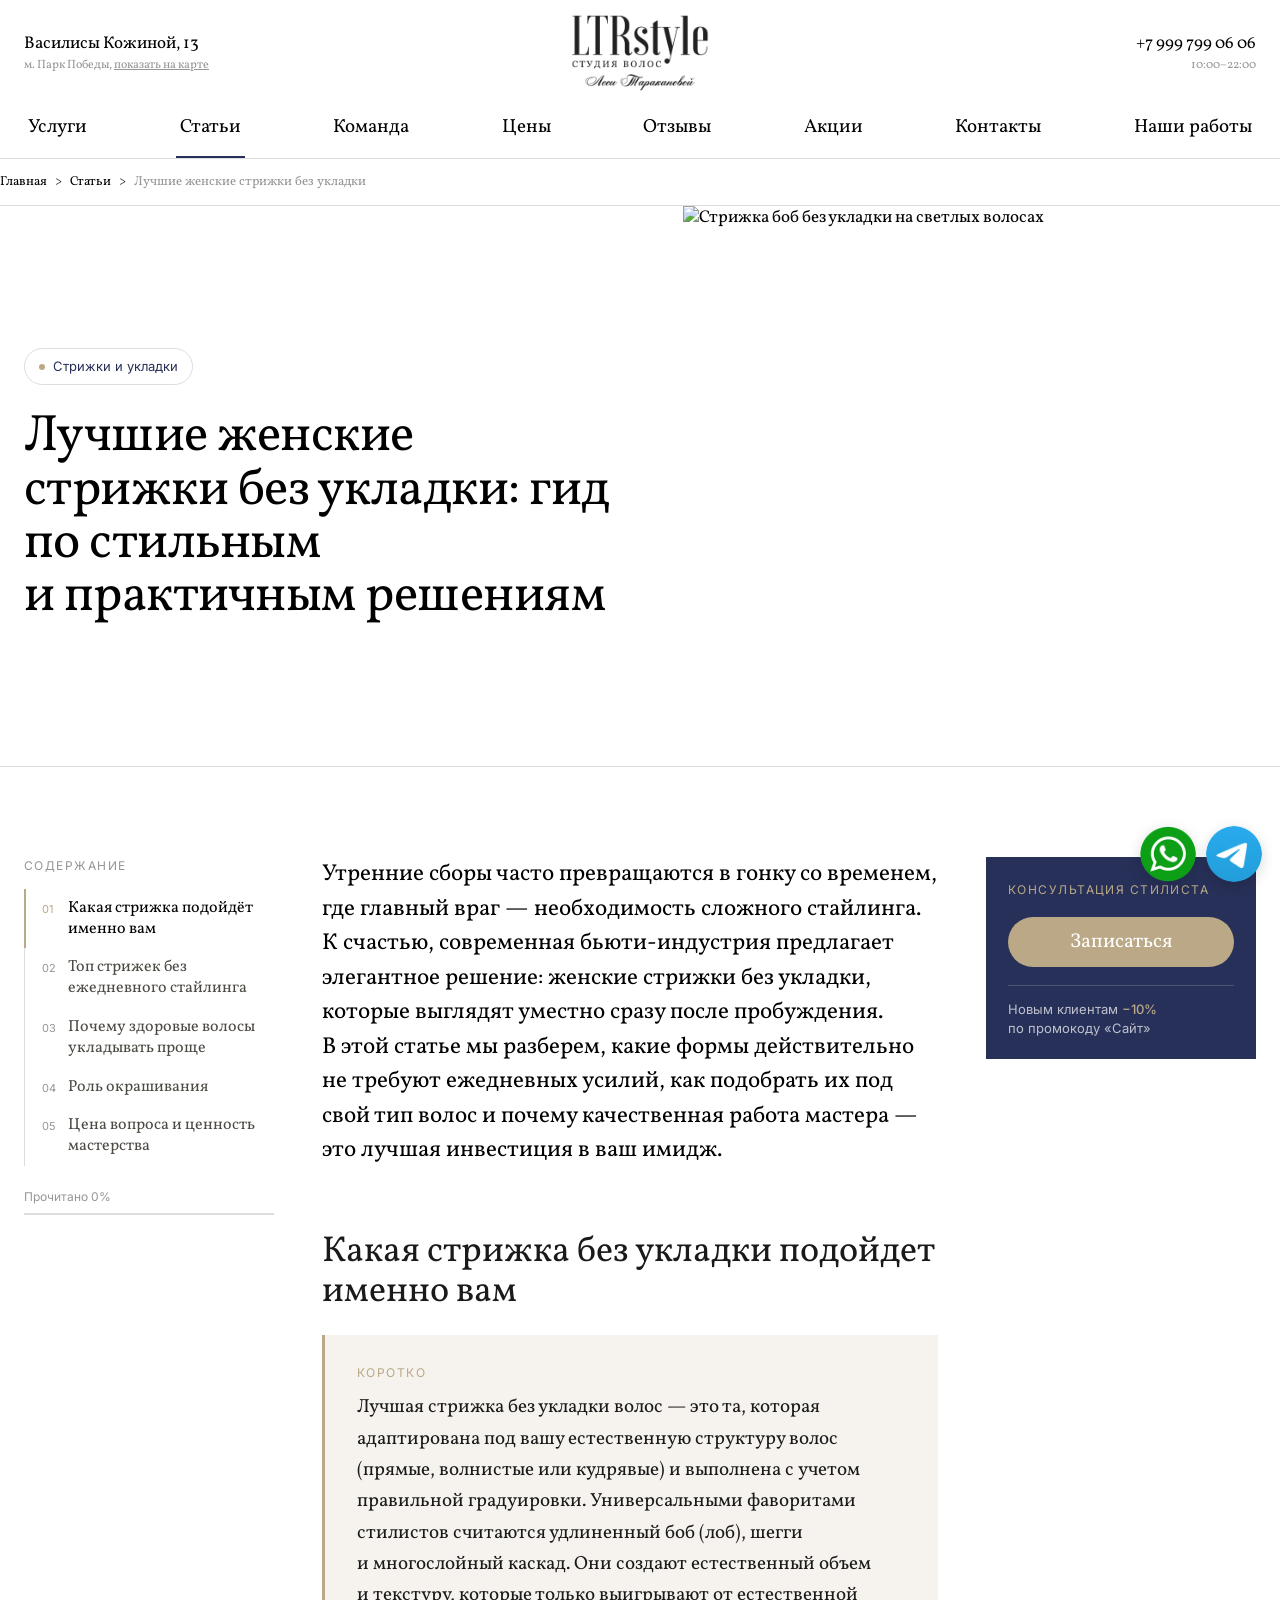
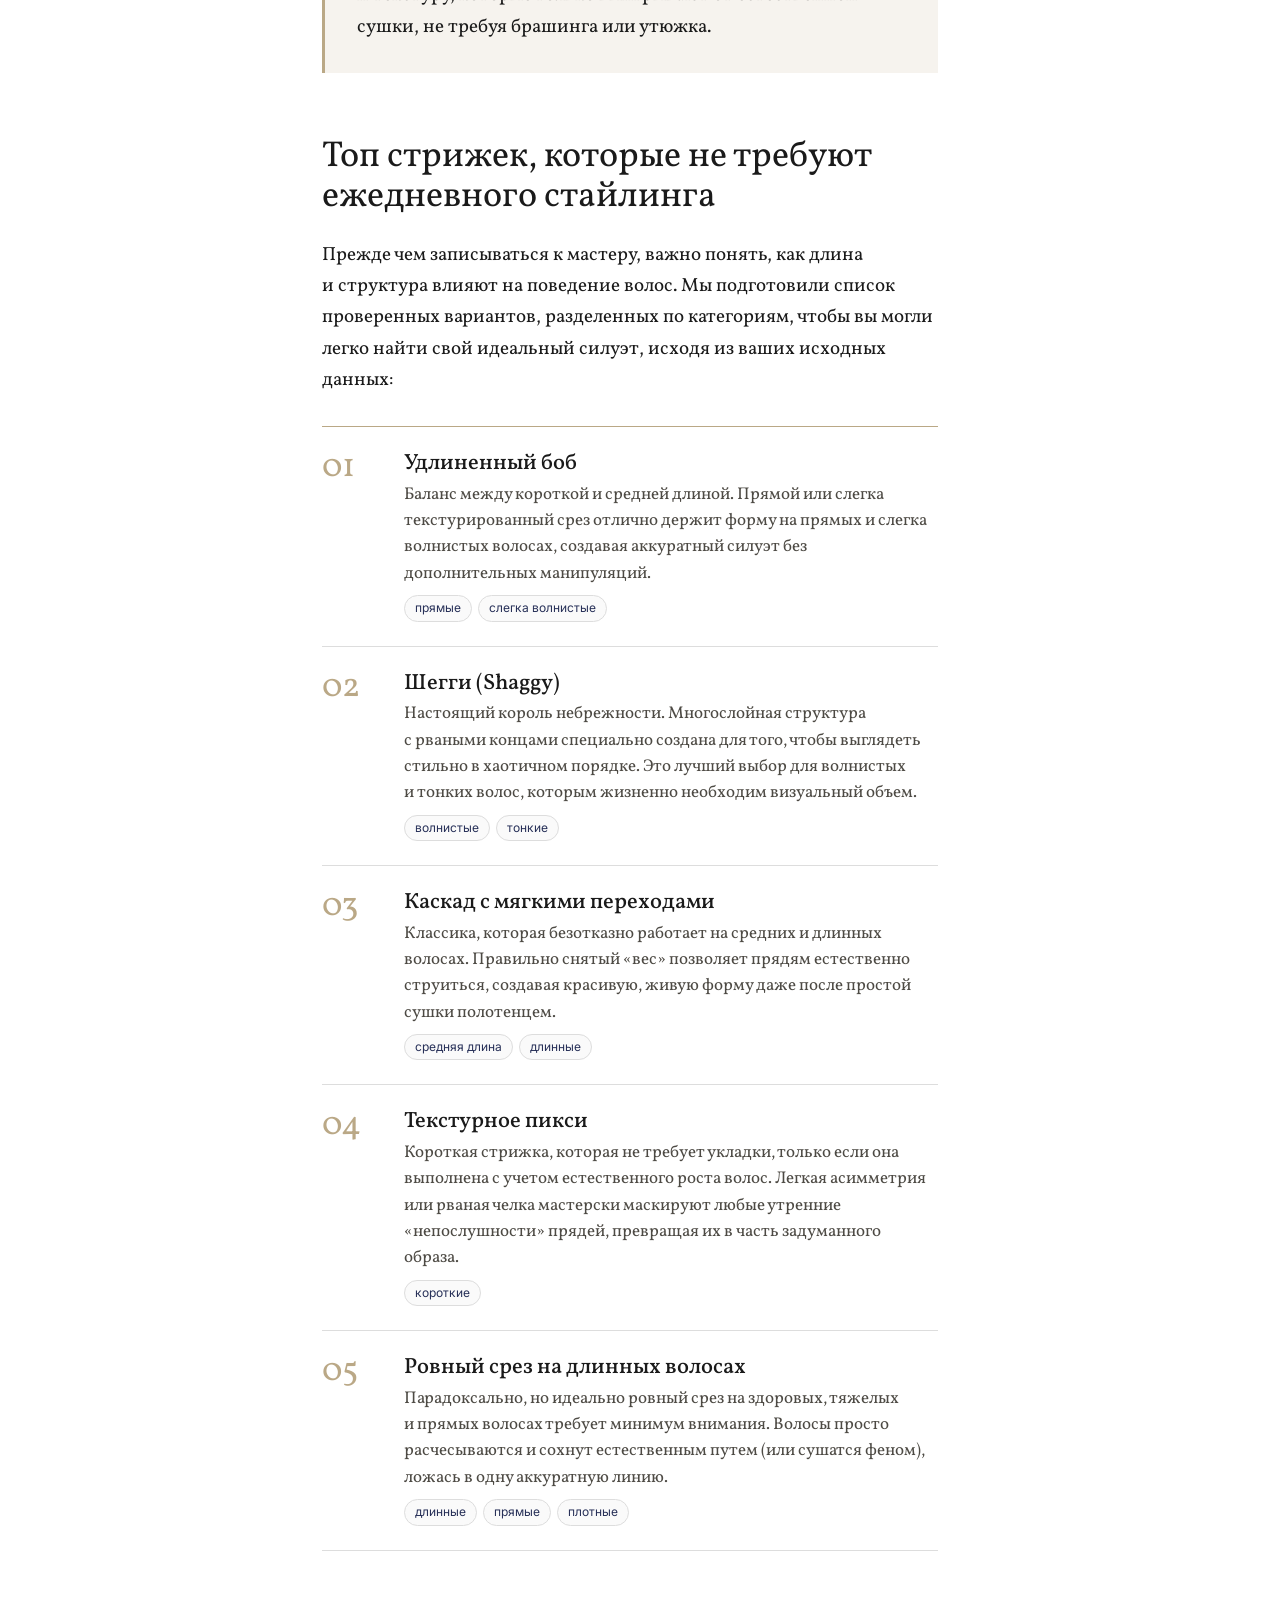
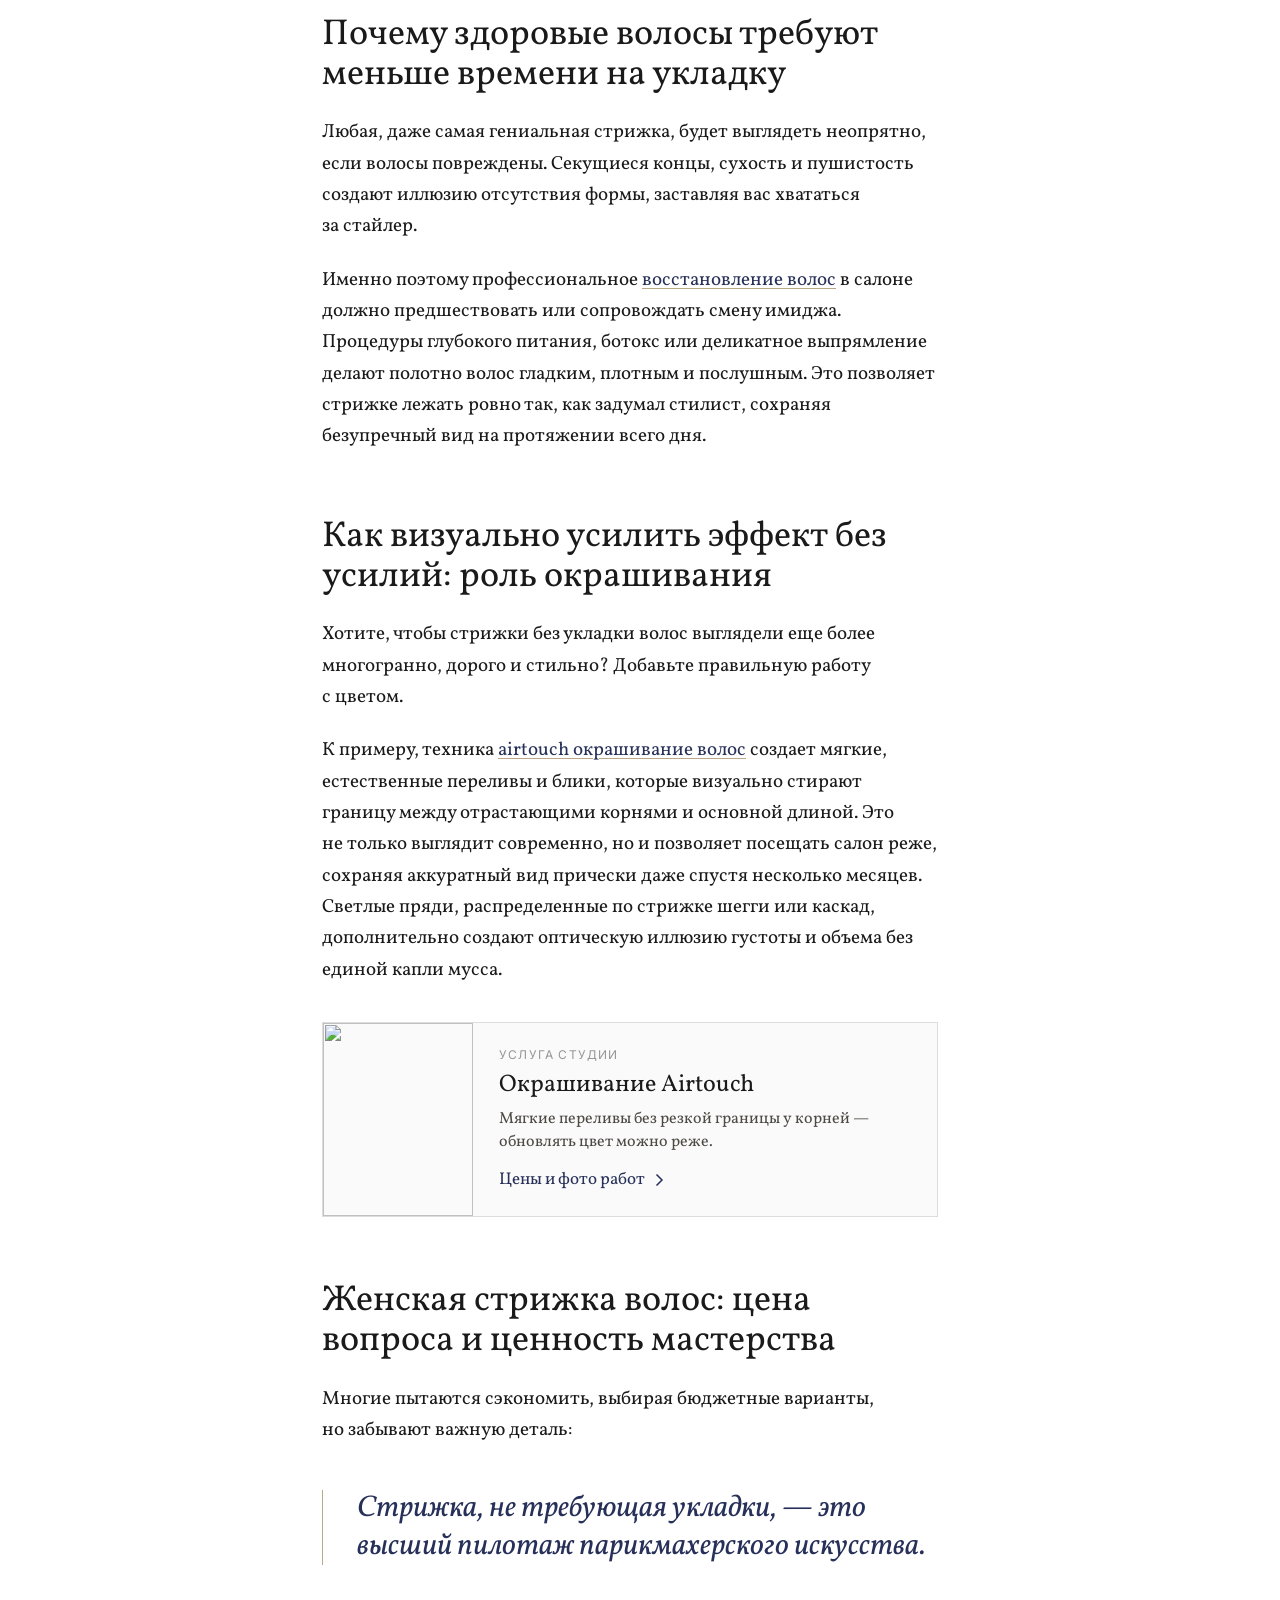
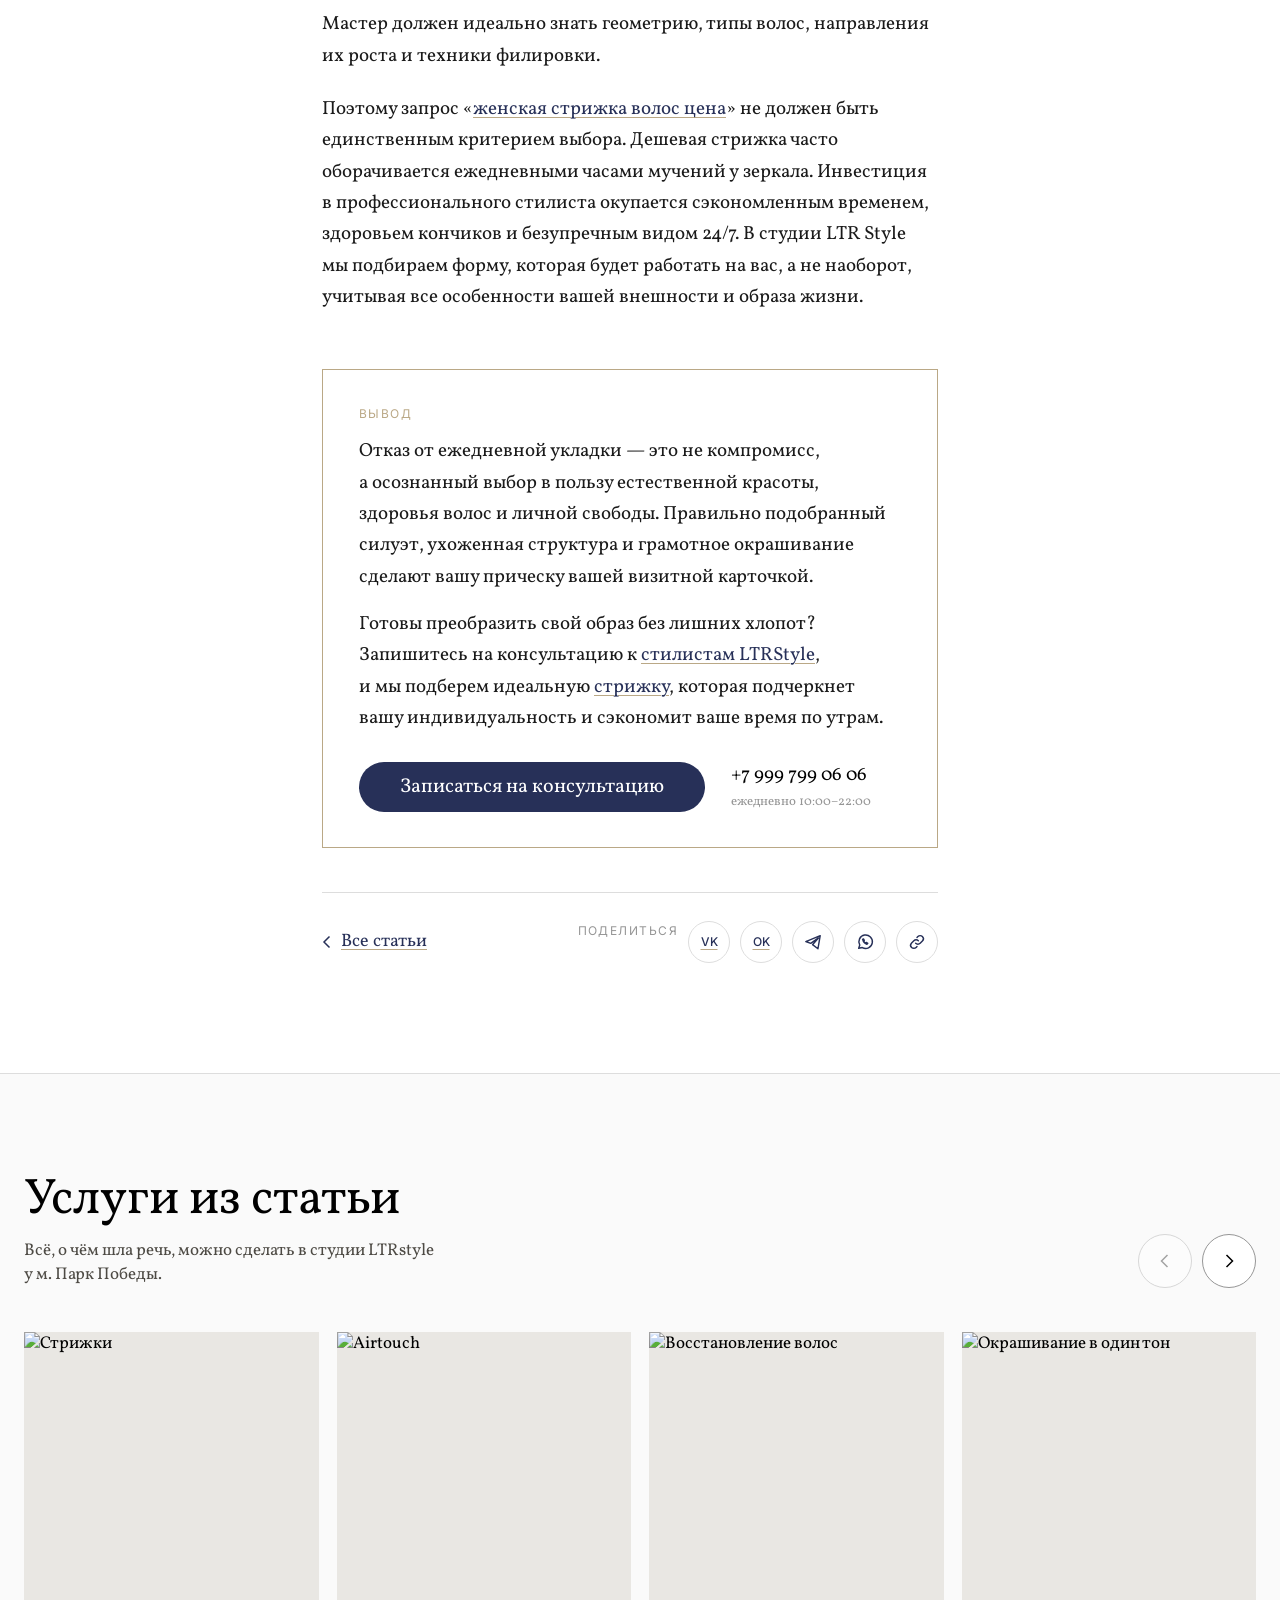
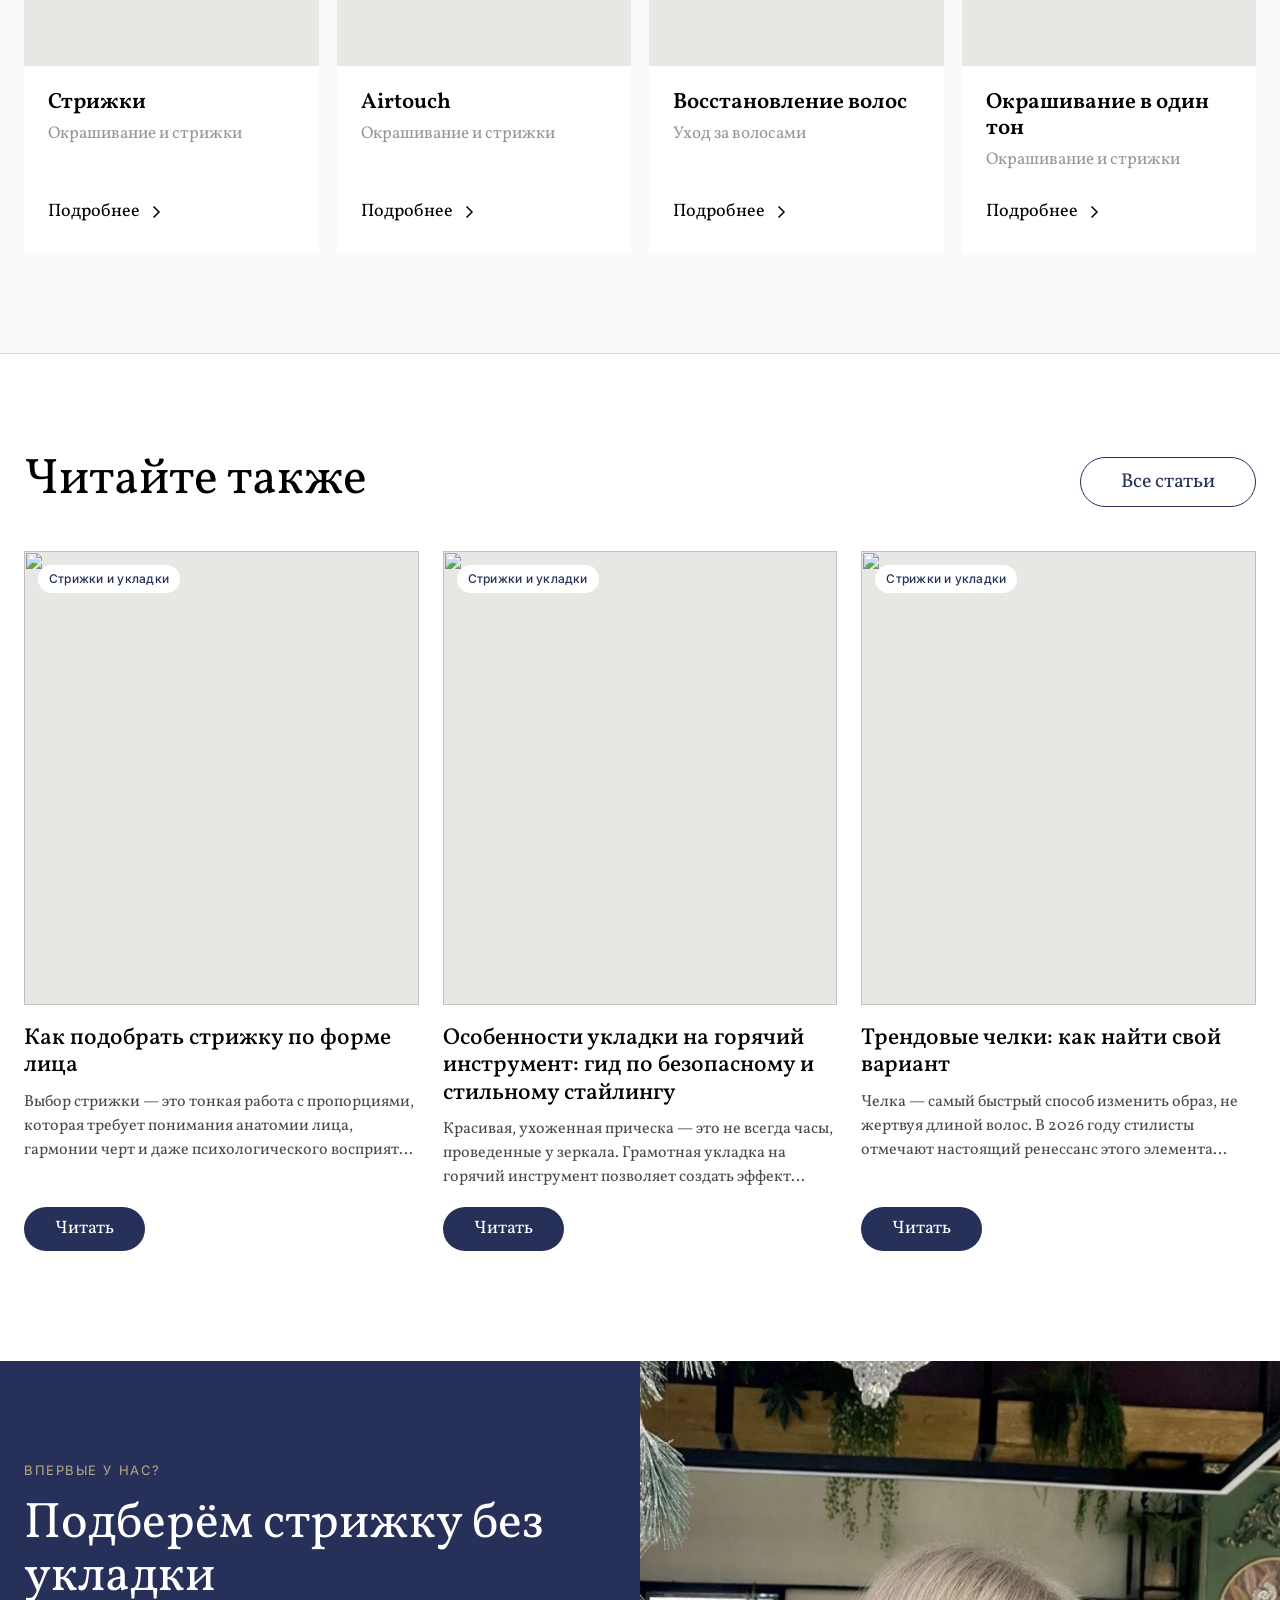
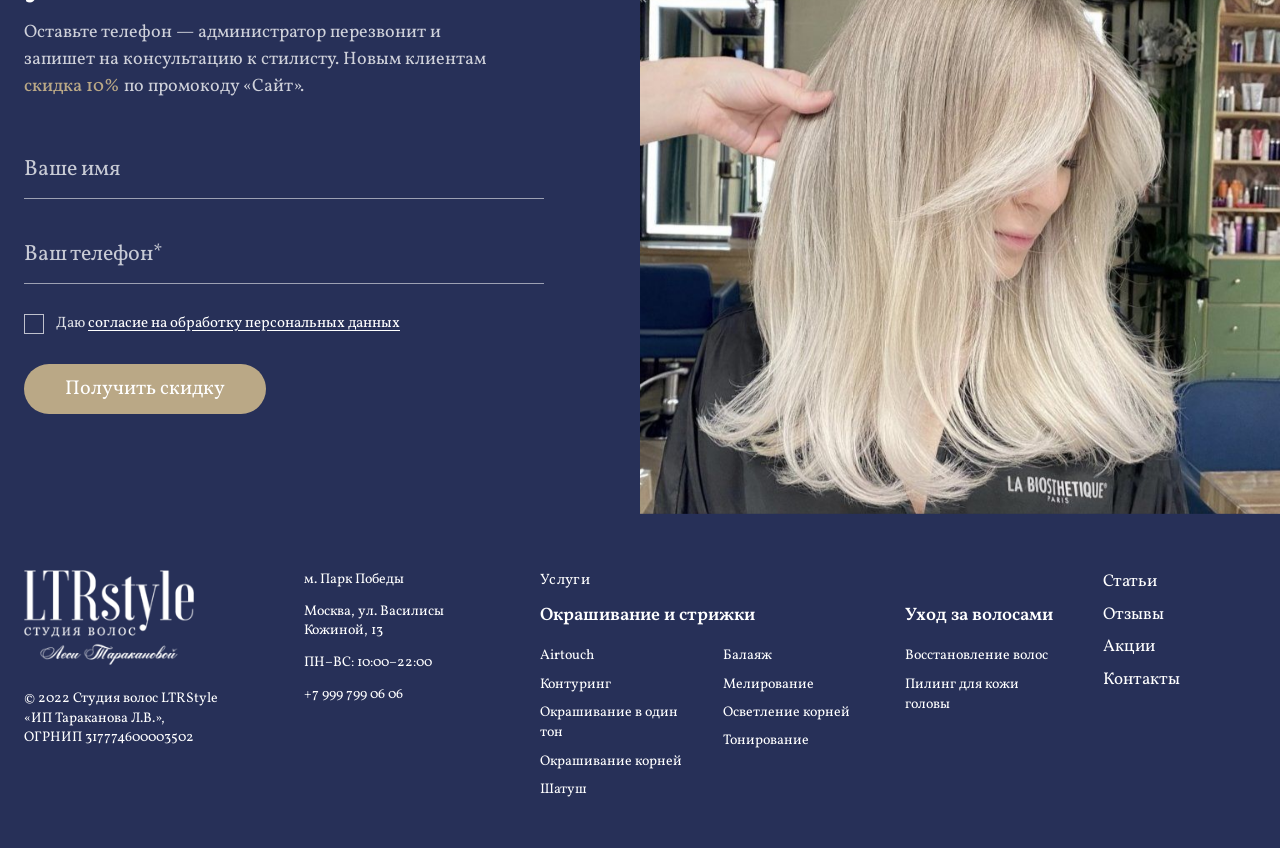
==== article.html @ b6448847 "Страницы «Статьи» и статьи для ltrstyle.ru index.html — список статей с фильтрами по темам, поиском " ====
<!DOCTYPE html>
<html lang="ru">
<head>
<meta charset="utf-8">
<meta name="viewport" content="width=device-width, initial-scale=1, viewport-fit=cover">
<title>Стрижки без укладки для женщин топ вариантов от стилистов</title>
<meta name="description" content="Какие женские стрижки не требуют укладки: удлинённый боб, шегги, каскад, текстурное пикси и ровный срез. Как подобрать форму под тип волос — советы стилистов LTRstyle.">
<link rel="canonical" href="https://ltrstyle.ru/articles/luchshie-zhenskie-strizhki-bez-ukladki-gid-po-stilnym-i-praktichnym-resheniyam/">
<meta property="og:type" content="article">
<meta property="og:title" content="Лучшие женские стрижки без укладки: гид по стильным и практичным решениям">
<meta property="og:image" content="https://ltrstyle.ru/wp-content/uploads/2026/09/img_2618.jpg">
<link rel="preconnect" href="https://fonts.googleapis.com">
<link rel="preconnect" href="https://fonts.gstatic.com" crossorigin>
<link href="https://fonts.googleapis.com/css2?family=Inter:wght@400;500&family=Vollkorn:ital,wght@0,400;0,500;0,600;1,400&display=swap" rel="stylesheet">
<script type="application/ld+json">
{"@context":"https://schema.org","@graph":[
 {"@type":"Article","headline":"Лучшие женские стрижки без укладки: гид по стильным и практичным решениям","image":"https://ltrstyle.ru/wp-content/uploads/2026/09/img_2618.jpg","author":{"@type":"Organization","name":"Студия волос LTRstyle"},"publisher":{"@type":"Organization","name":"LTRstyle","url":"https://ltrstyle.ru/"},"mainEntityOfPage":"https://ltrstyle.ru/articles/luchshie-zhenskie-strizhki-bez-ukladki-gid-po-stilnym-i-praktichnym-resheniyam/","timeRequired":"PT4M"},
 {"@type":"BreadcrumbList","itemListElement":[
  {"@type":"ListItem","position":1,"name":"Главная","item":"https://ltrstyle.ru/"},
  {"@type":"ListItem","position":2,"name":"Статьи","item":"https://ltrstyle.ru/articles/"},
  {"@type":"ListItem","position":3,"name":"Лучшие женские стрижки без укладки"}]}
]}
</script>
<style>
:root{
  --serif:'Vollkorn',Georgia,'Times New Roman',serif;
  --sans:'Inter',Arial,Helvetica,sans-serif;
  --text:#000;
  --text-2:#4d4a44;
  --muted:#969696;
  --border:#dddddd;
  --soft:#fafafa;
  --cream:#f6f3ee;
  --gold:#baa886;
  --navy:#273058;
  --white:#fff;
  --wrap:1320px;
  --gut:24px;
}
*,*::before,*::after{box-sizing:border-box}
html{scroll-behavior:smooth;scroll-padding-top:env(safe-area-inset-top,0px)}
@media (prefers-reduced-motion:reduce){html{scroll-behavior:auto}*{transition:none!important}}
body{margin:0;background:#fff;color:var(--text);font-family:var(--serif);font-size:17px;line-height:1.45;padding-bottom:env(safe-area-inset-bottom,0px);-webkit-font-smoothing:antialiased}
img{max-width:100%;display:block}
a{color:inherit}
button,input,select{font:inherit;color:inherit}
:focus-visible{outline:2px solid var(--gold);outline-offset:3px}
.wrap{max-width:calc(var(--wrap) + var(--gut)*2);margin:0 auto;padding:0 var(--gut)}
.h2{font-family:var(--serif);font-weight:400;font-size:50px;line-height:1.05;margin:0}
@media (max-width:782px){.h2{font-size:32px}}
.sr{position:absolute;width:1px;height:1px;overflow:hidden;clip:rect(0 0 0 0);white-space:nowrap}

/* ---------- Кнопки (как на сайте) ---------- */
.btn{display:inline-flex;align-items:center;justify-content:center;gap:12px;min-height:50px;padding:10px 40px;border-radius:999px;border:1px solid transparent;font-family:var(--serif);font-size:20px;line-height:1;text-decoration:none;cursor:pointer;transition:background .15s ease,color .15s ease,border-color .15s ease}
.btn--navy{background:var(--navy);color:#fff}
.btn--navy:hover{background:#1b2244}
.btn--gold{background:var(--gold);color:#fff}
.btn--gold:hover{background:#a8956f}
.btn--ghost{background:transparent;border-color:var(--navy);color:var(--navy)}
.btn--ghost:hover{background:var(--navy);color:#fff}

/* ---------- Шапка ---------- */
.hdr{border-bottom:1px solid var(--border);background:#fff;position:relative;z-index:20;padding-top:env(safe-area-inset-top,0px)}
.hdr__top{display:grid;grid-template-columns:1fr auto 1fr;align-items:center;padding:14px 0 6px}
.hdr__addr{font-size:17px;line-height:1.2}
.hdr__addr small{display:block;font-size:12px;color:var(--muted);margin-top:4px}
.hdr__addr small a{color:var(--muted)}
.hdr__logo img{height:78px;width:auto}
.hdr__cnt{text-align:right;font-size:17px;line-height:1.2}
.hdr__cnt a{text-decoration:none}
.hdr__cnt small{display:block;font-size:12px;color:var(--muted);margin-top:4px}
.nav{display:flex;justify-content:space-between;list-style:none;margin:0;padding:6px 0 0}
.nav>li{position:relative}
.nav>li>a{display:block;padding:10px 4px 14px;font-size:19px;text-decoration:none;border-bottom:2px solid transparent}
.nav>li>a:hover,.nav>li.is-current>a{border-bottom-color:var(--navy)}
.nav__sub{position:absolute;left:-20px;top:100%;min-width:280px;background:#fff;border:1px solid var(--border);list-style:none;margin:0;padding:12px 0;display:none;box-shadow:0 12px 30px rgba(39,48,88,.08)}
.nav>li:hover .nav__sub,.nav>li:focus-within .nav__sub{display:block}
.nav__sub a{display:block;padding:7px 20px;font-size:17px;text-decoration:none}
.nav__sub a:hover{color:var(--gold)}
.burger{display:none;background:none;border:0;padding:8px;cursor:pointer;justify-self:start}
.burger span{display:block;width:26px;height:2px;background:#000;margin:6px 0}
@media (max-width:991px){
  .hdr__top{padding:10px 0}
  .hdr__addr{display:none}
  .burger{display:block}
  .hdr__logo img{height:56px}
  .hdr__cnt small{display:none}
  .hdr__cnt{font-size:15px}
  .nav{display:none;flex-direction:column;padding:0 0 12px}
  .hdr.is-open .nav{display:flex}
  .nav>li>a{padding:10px 0;border:0}
  .nav__sub{display:none!important}
}

.crumbs{font-size:13px;padding:14px 0;color:var(--text)}
.crumbs ol{list-style:none;margin:0;padding:0;display:flex;flex-wrap:wrap;gap:8px}
.crumbs li+li::before{content:">";margin-right:8px}
.crumbs a{text-decoration:none}
.crumbs [aria-current]{color:var(--muted)}

/* ---------- Карточка статьи ---------- */
.acard{display:flex;flex-direction:column;text-decoration:none;background:#fff;position:relative}
.acard__pic{position:relative;aspect-ratio:4/4.6;overflow:hidden;background:#e9e7e3}
.acard__pic img{width:100%;height:100%;object-fit:cover;transition:transform .6s ease}
.acard:hover .acard__pic img{transform:scale(1.04)}
.acard__cat{position:absolute;left:14px;top:14px;background:#fff;color:var(--navy);font-family:var(--sans);font-size:12px;font-weight:500;letter-spacing:.02em;line-height:1;padding:8px 11px;border-radius:999px}
.acard__body{display:flex;flex-direction:column;flex:1;padding:20px 0 0}
.acard__title{font-family:var(--serif);font-weight:500;font-size:23px;line-height:1.2;margin:0 0 10px;transition:color .15s}
.acard:hover .acard__title{color:var(--navy)}
.acard__ex{margin:0 0 18px;font-size:16px;line-height:1.5;color:var(--text-2);display:-webkit-box;-webkit-line-clamp:3;-webkit-box-orient:vertical;overflow:hidden}
.acard__go{margin-top:auto;align-self:flex-start;min-height:44px;padding:10px 30px;font-size:18px}
.acard:hover .acard__go{background:#1b2244}
@media (max-width:782px){.acard__title{font-size:21px}}

/* ---------- Форма (скидка новым клиентам) ---------- */
.order{background:var(--navy);color:#fff;overflow:hidden}
.order__grid{display:grid;grid-template-columns:minmax(0,1fr) minmax(0,1fr);min-height:620px}
.order__main{padding:100px 72px 100px 0;display:flex;flex-direction:column;justify-content:center}
.order__kicker{font-family:var(--sans);font-size:13px;letter-spacing:.12em;text-transform:uppercase;color:var(--gold);margin:0 0 18px}
.order__title{color:#fff;margin-bottom:16px}
.order__sub{font-size:18px;line-height:1.5;color:rgba(255,255,255,.78);margin:0 0 44px;max-width:44ch}
.order__sub b{color:var(--gold);font-weight:500}
.form{display:grid;gap:30px;max-width:520px}
.field{position:relative}
.field input{width:100%;background:transparent;border:0;border-bottom:1px solid rgba(255,255,255,.55);color:#fff;font-family:var(--serif);font-size:22px;padding:10px 0 12px;border-radius:0;outline:none;transition:border-color .15s}
.field input::placeholder{color:rgba(255,255,255,.75)}
.field input:focus{border-bottom-color:var(--gold)}
.field.is-error input{border-bottom-color:#f0a3a3}
.field__err{display:none;position:absolute;left:0;top:100%;margin-top:5px;font-size:13px;color:#f7c3c3;font-family:var(--sans)}
.field.is-error .field__err{display:block}
.agree{display:flex;gap:12px;align-items:flex-start;font-size:15px;line-height:1.35;color:rgba(255,255,255,.85);cursor:pointer}
.agree input{appearance:none;-webkit-appearance:none;flex:0 0 20px;width:20px;height:20px;margin:0;border:1px solid rgba(255,255,255,.7);background:transparent;cursor:pointer;display:grid;place-content:center}
.agree input:checked{background:var(--gold);border-color:var(--gold)}
.agree input:checked::after{content:"";width:10px;height:6px;border:2px solid #fff;border-top:0;border-right:0;transform:rotate(-45deg) translate(1px,-1px)}
.agree.is-error input{border-color:#f0a3a3}
.agree a{color:#fff;text-underline-offset:3px}
.form__btn{justify-self:start;min-width:220px}
.form__done{display:none;font-size:20px;line-height:1.45;padding:24px 0;border-top:1px solid var(--gold);border-bottom:1px solid var(--gold);max-width:520px}
.form.is-sent{display:none}
.form.is-sent+.form__done{display:block}
.order__photo{position:relative;margin-right:calc((100vw - min(100vw, var(--wrap) + var(--gut)*2))/-2 - var(--gut))}
.order__photo img{position:absolute;inset:0;width:100%;height:100%;object-fit:cover;object-position:50% 30%}
@media (max-width:991px){
  .order__grid{grid-template-columns:1fr;min-height:0}
  .order__main{padding:56px 0}
  .order__photo{margin:0 calc(var(--gut)*-1);aspect-ratio:4/3.4;order:-1}
  .field input{font-size:19px}
}

/* ---------- Слайдер (как «Другие услуги») ---------- */
.arrows{display:flex;gap:10px}
.arrow{width:54px;height:54px;border-radius:50%;border:1px solid var(--muted);background:#fff;cursor:pointer;display:grid;place-items:center;transition:background .15s,border-color .15s}
.arrow svg{width:20px;height:20px;stroke:var(--text);fill:none;stroke-width:1.5}
.arrow:hover:not(:disabled){background:var(--navy);border-color:var(--navy)}
.arrow:hover:not(:disabled) svg{stroke:#fff}
.arrow:disabled{opacity:.35;cursor:default}
@media (max-width:782px){.arrow{width:44px;height:44px}}

/* ---------- Подвал ---------- */
.ftr{background:var(--navy);color:#fff;padding:56px 0 40px;font-size:14px}
.ftr__grid{display:grid;grid-template-columns:1.1fr .9fr 2.4fr .7fr;gap:40px}
.ftr__logo img{width:170px;height:auto;margin-bottom:24px}
.ftr p{margin:0 0 12px;line-height:1.4}
.ftr a{text-decoration:none}
.ftr a:hover{color:var(--gold)}
.ftr__cap{font-size:15px;letter-spacing:.02em;margin:0 0 8px}
.ftr__h{font-weight:600;font-size:18px;margin:0 0 10px}
.ftr__cols{display:grid;grid-template-columns:1fr 1fr 1fr;gap:6px 24px;align-items:start}
.ftr ul{list-style:none;margin:0;padding:0}
.ftr li{margin:0 0 8px}
.ftr__menu a{font-size:17px}
@media (max-width:991px){.ftr__grid{grid-template-columns:1fr 1fr}}
@media (max-width:600px){.ftr__cols{grid-template-columns:1fr 1fr}.ftr__cols>p:nth-of-type(2){display:none}}
@media (max-width:600px){.ftr__grid{grid-template-columns:1fr}}

.msgr{position:fixed;right:18px;bottom:calc(18px + env(safe-area-inset-bottom,0px));display:flex;gap:10px;z-index:30}
.msgr a{width:56px;height:56px;border-radius:50%;overflow:hidden;box-shadow:0 4px 14px rgba(0,0,0,.15)}
.msgr img{width:100%;height:100%}
@media (max-width:600px){.msgr a{width:48px;height:48px}}


/* ================= СТРАНИЦА СТАТЬИ ================= */
.progress{position:fixed;left:0;top:0;right:0;height:3px;z-index:50;pointer-events:none}
.progress i{display:block;height:100%;width:100%;background:var(--gold);transform-origin:0 50%;transform:scaleX(0)}

/* ---------- 1. Первый экран ---------- */
.hero{border-top:1px solid var(--border);border-bottom:1px solid var(--border);overflow:hidden}
.hero__grid{display:grid;grid-template-columns:minmax(0,1.15fr) minmax(0,1fr);min-height:560px}
.hero__main{display:flex;flex-direction:column;justify-content:center;padding:64px 64px 64px 0}
.tag{align-self:flex-start;display:inline-flex;align-items:center;gap:8px;font-family:var(--sans);font-size:13px;color:var(--navy);text-decoration:none;border:1px solid var(--border);border-radius:999px;padding:8px 14px;margin-bottom:26px;transition:border-color .15s}
.tag::before{content:"";width:6px;height:6px;border-radius:50%;background:var(--gold)}
.tag:hover{border-color:var(--navy)}
.hero__title{font-family:var(--serif);font-weight:400;font-size:clamp(34px,4vw,58px);line-height:1.04;letter-spacing:-.01em;margin:0;max-width:19ch}
.hero__photo{position:relative;margin-right:calc((100vw - min(100vw, var(--wrap) + var(--gut)*2))/-2 - var(--gut))}
.hero__photo img{position:absolute;inset:0;width:100%;height:100%;object-fit:cover;object-position:50% 30%}
@media (max-width:991px){
  .hero__grid{grid-template-columns:1fr;min-height:0}
  .hero__main{padding:36px 0 32px}
  .hero__photo{margin:0 calc(var(--gut)*-1);aspect-ratio:4/3.6}
}

/* ---------- 2. Тело статьи: оглавление | текст | боковая колонка ---------- */
.post{padding:90px 0 110px}
.post__grid{display:grid;grid-template-columns:250px minmax(0,720px) 270px;justify-content:space-between;gap:48px}
.side{position:sticky;top:32px;align-self:start}

.toc__h{font-family:var(--sans);font-size:12px;letter-spacing:.12em;text-transform:uppercase;color:var(--muted);margin:0 0 14px}
.toc ol{list-style:none;margin:0;padding:0;counter-reset:t;border-left:1px solid var(--border)}
.toc li{counter-increment:t}
.toc a{display:grid;grid-template-columns:26px 1fr;padding:9px 0 9px 16px;margin-left:-1px;border-left:2px solid transparent;text-decoration:none;font-size:16px;line-height:1.3;color:var(--text-2);transition:color .15s,border-color .15s}
.toc a::before{content:counter(t,decimal-leading-zero);font-family:var(--sans);font-size:11px;color:var(--muted);padding-top:4px}
.toc a:hover{color:var(--navy)}
.toc a.is-active{color:var(--text);border-left-color:var(--gold)}
.toc a.is-active::before{color:var(--gold)}
.toc__prog{margin-top:22px;font-family:var(--sans);font-size:12px;color:var(--muted)}
.toc__prog div{height:2px;background:var(--border);margin-top:8px}
.toc__prog i{display:block;height:100%;width:0;background:var(--gold)}

/* текст */
.prose{font-size:19px;line-height:1.65;color:#1a1a1a}
.prose>*:first-child{margin-top:0}
.prose p{margin:0 0 22px}
.prose .lead{font-size:23px;line-height:1.5;color:var(--text);margin-bottom:40px}
.prose h2{font-family:var(--serif);font-weight:400;font-size:36px;line-height:1.12;margin:64px 0 22px;scroll-margin-top:28px}
.prose a{color:var(--navy);text-decoration:underline;text-decoration-color:var(--gold);text-underline-offset:3px;text-decoration-thickness:1px;transition:text-decoration-color .15s}
.prose a:hover{text-decoration-color:var(--navy)}
.prose a.btn{color:#fff;text-decoration:none}
.prose .toc a{text-decoration:none;color:var(--text-2)}
@media (max-width:600px){.summary .btn{width:100%;padding:10px 20px;font-size:18px}}
.answer{background:var(--cream);border-left:3px solid var(--gold);padding:28px 32px 30px;margin:0 0 22px}
.answer__h{font-family:var(--sans);font-size:12px;letter-spacing:.12em;text-transform:uppercase;color:var(--gold);margin:0 0 10px!important}
.answer p:last-child{margin:0}
.cuts{list-style:none;margin:30px 0 30px;padding:0;counter-reset:c;border-top:1px solid var(--gold)}
.cuts li{counter-increment:c;display:grid;grid-template-columns:64px 1fr;gap:4px 18px;padding:24px 0;border-bottom:1px solid var(--border)}
.cuts li::before{content:counter(c,decimal-leading-zero);grid-row:span 2;font-size:34px;line-height:1;color:var(--gold)}
.cuts b{font-weight:500;font-size:22px;line-height:1.2}
.cuts span{font-size:17px;line-height:1.55;color:var(--text-2)}
.cuts em{display:inline-block;font-style:normal;font-family:var(--sans);font-size:12px;color:var(--navy);background:var(--soft);border:1px solid var(--border);border-radius:999px;padding:3px 10px;margin:8px 6px 0 0}
.quote{margin:44px 0;padding:0 0 0 34px;border-left:1px solid var(--gold);font-size:30px;line-height:1.25;font-style:italic;color:var(--navy)}
.inline-svc{display:grid;grid-template-columns:150px 1fr;margin:36px 0;background:var(--soft);border:1px solid var(--border);text-decoration:none!important;color:inherit!important;transition:border-color .15s}
.inline-svc:hover{border-color:var(--navy)}
.inline-svc__pic{position:relative;overflow:hidden;min-height:170px}
.inline-svc__pic img{position:absolute;inset:0;width:100%;height:100%;object-fit:cover}
.inline-svc__body{padding:22px 26px;display:flex;flex-direction:column;justify-content:center}
.inline-svc__k{font-family:var(--sans);font-size:12px;letter-spacing:.1em;text-transform:uppercase;color:var(--muted)}
.inline-svc__t{font-size:24px;line-height:1.2;margin:6px 0 8px}
.inline-svc__d{font-size:16px;line-height:1.45;color:var(--text-2);margin:0 0 12px}
.inline-svc__go{font-size:17px;color:var(--navy);display:inline-flex;align-items:center;gap:10px}
.inline-svc__go svg{width:9px;height:14px;stroke:currentColor;fill:none;stroke-width:1.5;transition:transform .15s}
.inline-svc:hover .inline-svc__go svg{transform:translateX(4px)}
.summary{margin:56px 0 0;padding:34px 36px;border:1px solid var(--gold)}
.summary__h{font-family:var(--sans);font-size:12px;letter-spacing:.12em;text-transform:uppercase;color:var(--gold);margin:0 0 12px!important}
.summary p{margin:0 0 16px}
.summary p:last-of-type{margin-bottom:26px}
.summary__cta{display:flex;flex-wrap:wrap;align-items:center;gap:16px 26px}
.summary__cta a.tel{font-size:19px;text-decoration:none;color:var(--text)}
.summary__cta a.tel small{display:block;font-size:13px;color:var(--muted)}

/* поделиться */
.share{display:flex;flex-wrap:wrap;align-items:center;gap:10px}
.share__h{font-family:var(--sans);font-size:12px;letter-spacing:.12em;text-transform:uppercase;color:var(--muted);margin:0 8px 0 0}
.sh{width:42px;height:42px;border-radius:50%;border:1px solid var(--border);background:#fff;display:grid;place-items:center;cursor:pointer;text-decoration:none;color:var(--navy);font-family:var(--sans);font-weight:500;font-size:12px;transition:background .15s,border-color .15s,color .15s;position:relative}
.sh svg{width:18px;height:18px;fill:none;stroke:currentColor;stroke-width:1.6;stroke-linecap:round;stroke-linejoin:round}
.sh:hover{background:var(--navy);border-color:var(--navy);color:#fff}
.post__end{display:flex;flex-wrap:wrap;justify-content:space-between;align-items:center;gap:20px;margin-top:44px;padding-top:28px;border-top:1px solid var(--border)}
.post__back{display:inline-flex;align-items:center;gap:10px;text-decoration:none;font-size:18px;color:var(--navy)}
.post__back svg{width:9px;height:14px;stroke:currentColor;fill:none;stroke-width:1.5;transition:transform .15s}
.post__back:hover svg{transform:translateX(-4px)}
.toast{position:fixed;left:50%;bottom:28px;transform:translate(-50%,20px);background:var(--navy);color:#fff;font-family:var(--sans);font-size:14px;padding:12px 20px;border-radius:999px;opacity:0;pointer-events:none;transition:opacity .2s,transform .2s;z-index:60}
.toast.is-on{opacity:1;transform:translate(-50%,0)}

/* боковая карточка записи */
.cta-card{background:var(--navy);color:#fff;padding:24px 22px 22px}
.cta-card__k{font-family:var(--sans);font-size:12px;letter-spacing:.12em;text-transform:uppercase;color:var(--gold);margin:0 0 18px}
.cta-card .btn{width:100%;padding:10px 20px}
.cta-card__promo{margin:18px 0 0;padding-top:14px;border-top:1px solid rgba(255,255,255,.18);font-family:var(--sans);font-size:13px;line-height:1.45;color:rgba(255,255,255,.7)}
.cta-card__promo b{color:var(--gold);font-weight:500}

/* оглавление на мобильных */
.toc-m{display:none;margin:0 0 36px;border:1px solid var(--border)}
.toc-m summary{list-style:none;cursor:pointer;display:flex;justify-content:space-between;align-items:center;padding:16px 20px;font-family:var(--sans);font-size:14px;font-weight:500}
.toc-m summary::-webkit-details-marker{display:none}
.toc-m summary::after{content:"";width:8px;height:8px;border-right:1.5px solid var(--text);border-bottom:1.5px solid var(--text);transform:rotate(45deg) translateY(-3px);transition:transform .2s}
.toc-m[open] summary::after{transform:rotate(-135deg) translateY(-2px)}
.toc-m .toc{padding:0 20px 16px}

@media (max-width:1240px){
  .post__grid{grid-template-columns:230px minmax(0,1fr);gap:56px}
  .side--r{display:none}
}
@media (max-width:991px){
  .post{padding:44px 0 64px}
  .post__grid{grid-template-columns:minmax(0,1fr)}
  .side--l{display:none}
  .toc-m{display:block}
  .prose{font-size:17px}
  .prose .lead{font-size:19px;margin-bottom:30px}
  .prose h2{font-size:27px;margin-top:44px}
  .answer{padding:22px 20px}
  .cuts li{grid-template-columns:44px 1fr;gap:4px 12px}
  .cuts li::before{font-size:26px}
  .cuts b{font-size:19px}
  .cuts span{font-size:16px}
  .quote{font-size:23px;padding-left:20px;margin:32px 0}
  .inline-svc{grid-template-columns:110px 1fr}
  .inline-svc__body{padding:16px 18px}
  .inline-svc__t{font-size:20px}
  .inline-svc__d{display:none}
  .summary{padding:26px 20px}
}

/* ---------- 3. Услуги из статьи ---------- */
.svcs{background:var(--soft);border-top:1px solid var(--border);border-bottom:1px solid var(--border);padding:100px 0;overflow:hidden}
.sec-head{display:flex;justify-content:space-between;align-items:end;gap:20px;margin-bottom:44px}
.sec-head p{margin:12px 0 0;color:var(--text-2);font-size:17px;max-width:46ch}
.track{display:grid;grid-auto-flow:column;grid-auto-columns:calc((100% - 3*18px)/4);gap:18px;overflow-x:auto;scroll-snap-type:x mandatory;scrollbar-width:none;overscroll-behavior-x:contain}
.track::-webkit-scrollbar{display:none}
.svc{scroll-snap-align:start;background:#fff;text-decoration:none;display:flex;flex-direction:column}
.svc__pic{aspect-ratio:3/3.4;overflow:hidden;background:#e9e7e3}
.svc__pic img{width:100%;height:100%;object-fit:cover;transition:transform .5s ease}
.svc:hover .svc__pic img{transform:scale(1.03)}
.svc__body{padding:24px 24px 28px;display:flex;flex-direction:column;flex:1}
.svc__title{font-family:var(--serif);font-weight:600;font-size:22px;line-height:1.2;margin:0 0 6px}
.svc__cat{color:var(--muted);font-size:17px;margin:0 0 26px}
.svc__more{margin-top:auto;display:inline-flex;align-items:center;gap:12px;font-size:18px}
.svc__more svg{width:9px;height:14px;stroke:currentColor;fill:none;stroke-width:1.5;transition:transform .15s}
.svc:hover .svc__more svg{transform:translateX(4px)}
@media (max-width:1100px){.track{grid-auto-columns:calc((100% - 2*18px)/3)}}
@media (max-width:782px){
  .svcs{padding:64px 0}
  .sec-head{margin-bottom:28px}
  .track{grid-auto-columns:72%;gap:12px}
}

/* ---------- 4. Читайте также ---------- */
.more-art{padding:100px 0 110px}
.more-art__grid{display:grid;grid-template-columns:repeat(3,minmax(0,1fr));gap:24px}
@media (max-width:991px){.more-art{padding:64px 0}.more-art__grid{grid-template-columns:1fr 1fr}.more-art__grid .acard:nth-child(3){display:none}}
@media (max-width:600px){.more-art__grid{grid-template-columns:1fr;gap:40px}.more-art__grid .acard:nth-child(3){display:flex}.sec-head .btn{display:none}}
</style>
</head>
<body>

<div class="progress" aria-hidden="true"><i id="prog"></i></div>

<!-- ============ ШАПКА (как на сайте) ============ -->
<header class="hdr" id="hdr">
  <div class="wrap">
    <div class="hdr__top">
      <button class="burger" type="button" aria-label="Открыть меню" aria-expanded="false" id="burger"><span></span><span></span><span></span></button>
      <div class="hdr__addr">Василисы Кожиной, 13<small>м. Парк Победы, <a href="#footer">показать на карте</a></small></div>
      <a class="hdr__logo" href="https://ltrstyle.ru/" aria-label="LTRstyle — студия волос Леси Таракановой"><img src="[data-uri]" alt="LTRstyle"></a>
      <div class="hdr__cnt"><a href="tel:+79997990606">+7 999 799 06 06</a><small>10:00–22:00</small></div>
    </div>
    <nav aria-label="Главное меню">
      <ul class="nav">
        <li><a href="https://ltrstyle.ru/uslugi/">Услуги</a>
          <ul class="nav__sub">
            <li><a href="https://ltrstyle.ru/uslugi/slozhnoe-okrashivanie/">Окрашивание и стрижки</a></li>
            <li><a href="https://ltrstyle.ru/uslugi/slozhnoe-okrashivanie/konturing/">Контуринг</a></li>
            <li><a href="https://ltrstyle.ru/uslugi/slozhnoe-okrashivanie/shatush/">Шатуш</a></li>
            <li><a href="https://ltrstyle.ru/uslugi/slozhnoe-okrashivanie/balayazh/">Балаяж</a></li>
            <li><a href="https://ltrstyle.ru/uslugi/slozhnoe-okrashivanie/airtouch/">Airtouch</a></li>
            <li><a href="https://ltrstyle.ru/uslugi/uhod-za-volosami/">Уход за волосами</a></li>
            <li><a href="https://ltrstyle.ru/uslugi/brovi-i-resniczy/">Брови и ресницы</a></li>
            <li><a href="https://ltrstyle.ru/uslugi/makiyazh/">Макияж</a></li>
          </ul>
        </li>
        <li class="is-current"><a href="https://ltrstyle.ru/articles/">Статьи</a></li>
        <li><a href="https://ltrstyle.ru/team/">Команда</a></li>
        <li><a href="https://ltrstyle.ru/price/">Цены</a></li>
        <li><a href="https://ltrstyle.ru/otzyvy/">Отзывы</a></li>
        <li><a href="https://ltrstyle.ru/akczii/">Акции</a></li>
        <li><a href="https://ltrstyle.ru/kontakty/">Контакты</a></li>
        <li><a href="https://ltrstyle.ru/our-works/">Наши работы</a></li>
      </ul>
    </nav>
  </div>
</header>


<div class="wrap crumbs">
  <ol>
    <li><a href="https://ltrstyle.ru/">Главная</a></li>
    <li><a href="https://ltrstyle.ru/articles/">Статьи</a></li>
    <li><span aria-current="page">Лучшие женские стрижки без укладки</span></li>
  </ol>
</div>

<main>

<!-- ============ 1. ПЕРВЫЙ ЭКРАН ============ -->
<section class="hero">
  <div class="wrap hero__grid">
    <div class="hero__main">
      <a class="tag" href="index.html?tema=h#all">Стрижки и укладки</a>
      <h1 class="hero__title">Лучшие женские стрижки без укладки: гид по&nbsp;стильным и&nbsp;практичным решениям</h1>
    </div>
    <div class="hero__photo">
      <img src="https://ltrstyle.ru/wp-content/uploads/2026/09/img_2618.jpg" alt="Стрижка боб без укладки на светлых волосах" fetchpriority="high">
    </div>
  </div>
</section>

<!-- ============ 2. СТАТЬЯ ============ -->
<div class="post">
  <div class="wrap post__grid">

    <aside class="side side--l" aria-label="Содержание статьи">
      <nav class="toc" id="toc">
        <p class="toc__h">Содержание</p>
        <ol>
          <li><a href="#s1">Какая стрижка подойдёт именно вам</a></li>
          <li><a href="#s2">Топ стрижек без ежедневного стайлинга</a></li>
          <li><a href="#s3">Почему здоровые волосы укладывать проще</a></li>
          <li><a href="#s4">Роль окрашивания</a></li>
          <li><a href="#s5">Цена вопроса и ценность мастерства</a></li>
        </ol>
        <div class="toc__prog"><span id="progTxt">Прочитано 0%</span><div><i id="prog2"></i></div></div>
      </nav>
    </aside>

    <article class="prose" id="article">
      <details class="toc-m">
        <summary>Содержание статьи</summary>
        <nav class="toc">
          <ol>
            <li><a href="#s1">Какая стрижка подойдёт именно вам</a></li>
            <li><a href="#s2">Топ стрижек без ежедневного стайлинга</a></li>
            <li><a href="#s3">Почему здоровые волосы укладывать проще</a></li>
            <li><a href="#s4">Роль окрашивания</a></li>
            <li><a href="#s5">Цена вопроса и ценность мастерства</a></li>
          </ol>
        </nav>
      </details>

      <p class="lead">Утренние сборы часто превращаются в&nbsp;гонку со&nbsp;временем, где главный враг&nbsp;— необходимость сложного стайлинга. К&nbsp;счастью, современная бьюти-индустрия предлагает элегантное решение: женские стрижки без укладки, которые выглядят уместно сразу после пробуждения. В&nbsp;этой статье мы&nbsp;разберем, какие формы действительно не&nbsp;требуют ежедневных усилий, как подобрать их&nbsp;под свой тип волос и&nbsp;почему качественная работа мастера&nbsp;— это лучшая инвестиция в&nbsp;ваш имидж.</p>

      <h2 id="s1">Какая стрижка без укладки подойдет именно вам</h2>
      <div class="answer">
        <p class="answer__h">Коротко</p>
        <p>Лучшая стрижка без укладки волос&nbsp;— это та, которая адаптирована под вашу естественную структуру волос (прямые, волнистые или кудрявые) и&nbsp;выполнена с&nbsp;учетом правильной градуировки. Универсальными фаворитами стилистов считаются удлиненный боб (лоб), шегги и&nbsp;многослойный каскад. Они создают естественный объем и&nbsp;текстуру, которые только выигрывают от&nbsp;естественной сушки, не&nbsp;требуя брашинга или утюжка.</p>
      </div>

      <h2 id="s2">Топ стрижек, которые не требуют ежедневного стайлинга</h2>
      <p>Прежде чем записываться к&nbsp;мастеру, важно понять, как длина и&nbsp;структура влияют на&nbsp;поведение волос. Мы&nbsp;подготовили список проверенных вариантов, разделенных по&nbsp;категориям, чтобы вы&nbsp;могли легко найти свой идеальный силуэт, исходя из&nbsp;ваших исходных данных:</p>
      <ol class="cuts">
        <li><b>Удлиненный боб</b><span>Баланс между короткой и&nbsp;средней длиной. Прямой или слегка текстурированный срез отлично держит форму на&nbsp;прямых и&nbsp;слегка волнистых волосах, создавая аккуратный силуэт без дополнительных манипуляций.<br><em>прямые</em><em>слегка волнистые</em></span></li>
        <li><b>Шегги (Shaggy)</b><span>Настоящий король небрежности. Многослойная структура с&nbsp;рваными концами специально создана для того, чтобы выглядеть стильно в&nbsp;хаотичном порядке. Это лучший выбор для волнистых и&nbsp;тонких волос, которым жизненно необходим визуальный объем.<br><em>волнистые</em><em>тонкие</em></span></li>
        <li><b>Каскад с&nbsp;мягкими переходами</b><span>Классика, которая безотказно работает на&nbsp;средних и&nbsp;длинных волосах. Правильно снятый «вес» позволяет прядям естественно струиться, создавая красивую, живую форму даже после простой сушки полотенцем.<br><em>средняя длина</em><em>длинные</em></span></li>
        <li><b>Текстурное пикси</b><span>Короткая стрижка, которая не&nbsp;требует укладки, только если она выполнена с&nbsp;учетом естественного роста волос. Легкая асимметрия или рваная челка мастерски маскируют любые утренние «непослушности» прядей, превращая их&nbsp;в&nbsp;часть задуманного образа.<br><em>короткие</em></span></li>
        <li><b>Ровный срез на&nbsp;длинных волосах</b><span>Парадоксально, но&nbsp;идеально ровный срез на&nbsp;здоровых, тяжелых и&nbsp;прямых волосах требует минимум внимания. Волосы просто расчесываются и&nbsp;сохнут естественным путем (или сушатся феном), ложась в&nbsp;одну аккуратную линию.<br><em>длинные</em><em>прямые</em><em>плотные</em></span></li>
      </ol>

      <h2 id="s3">Почему здоровые волосы требуют меньше времени на укладку</h2>
      <p>Любая, даже самая гениальная стрижка, будет выглядеть неопрятно, если волосы повреждены. Секущиеся концы, сухость и&nbsp;пушистость создают иллюзию отсутствия формы, заставляя вас хвататься за&nbsp;стайлер.</p>
      <p>Именно поэтому профессиональное <a href="https://ltrstyle.ru/uslugi/uhod-za-volosami/vosstanovlenie-volos/">восстановление волос</a> в&nbsp;салоне должно предшествовать или сопровождать смену имиджа. Процедуры глубокого питания, ботокс или деликатное выпрямление делают полотно волос гладким, плотным и&nbsp;послушным. Это позволяет стрижке лежать ровно так, как задумал стилист, сохраняя безупречный вид на&nbsp;протяжении всего дня.</p>

      <h2 id="s4">Как визуально усилить эффект без усилий: роль окрашивания</h2>
      <p>Хотите, чтобы стрижки без укладки волос выглядели еще более многогранно, дорого и&nbsp;стильно? Добавьте правильную работу с&nbsp;цветом.</p>
      <p>К&nbsp;примеру, техника <a href="https://ltrstyle.ru/uslugi/slozhnoe-okrashivanie/airtouch/">airtouch окрашивание волос</a> создает мягкие, естественные переливы и&nbsp;блики, которые визуально стирают границу между отрастающими корнями и&nbsp;основной длиной. Это не&nbsp;только выглядит современно, но&nbsp;и&nbsp;позволяет посещать салон реже, сохраняя аккуратный вид прически даже спустя несколько месяцев. Светлые пряди, распределенные по&nbsp;стрижке шегги или каскад, дополнительно создают оптическую иллюзию густоты и&nbsp;объема без единой капли мусса.</p>
      <a class="inline-svc" href="https://ltrstyle.ru/uslugi/slozhnoe-okrashivanie/airtouch/">
        <span class="inline-svc__pic"><img src="https://ltrstyle.ru/wp-content/uploads/2023/06/airtach-768x960.jpg" alt="" loading="lazy"></span>
        <span class="inline-svc__body">
          <span class="inline-svc__k">Услуга студии</span>
          <span class="inline-svc__t">Окрашивание Airtouch</span>
          <span class="inline-svc__d">Мягкие переливы без резкой границы у&nbsp;корней&nbsp;— обновлять цвет можно реже.</span>
          <span class="inline-svc__go">Цены и фото работ <svg viewBox="0 0 9 14" aria-hidden="true"><path d="M1.5 1.5 7 7l-5.5 5.5"/></svg></span>
        </span>
      </a>

      <h2 id="s5">Женская стрижка волос: цена вопроса и ценность мастерства</h2>
      <p>Многие пытаются сэкономить, выбирая бюджетные варианты, но&nbsp;забывают важную деталь:</p>
      <blockquote class="quote">Стрижка, не&nbsp;требующая укладки,&nbsp;— это высший пилотаж парикмахерского искусства.</blockquote>
      <p>Мастер должен идеально знать геометрию, типы волос, направления их&nbsp;роста и&nbsp;техники филировки.</p>
      <p>Поэтому запрос «<a href="https://ltrstyle.ru/price/">женская стрижка волос цена</a>» не&nbsp;должен быть единственным критерием выбора. Дешевая стрижка часто оборачивается ежедневными часами мучений у&nbsp;зеркала. Инвестиция в&nbsp;профессионального стилиста окупается сэкономленным временем, здоровьем кончиков и&nbsp;безупречным видом 24/7. В&nbsp;студии LTR Style мы&nbsp;подбираем форму, которая будет работать на&nbsp;вас, а&nbsp;не&nbsp;наоборот, учитывая все особенности вашей внешности и&nbsp;образа жизни.</p>

      <div class="summary">
        <p class="summary__h">Вывод</p>
        <p>Отказ от&nbsp;ежедневной укладки&nbsp;— это не&nbsp;компромисс, а&nbsp;осознанный выбор в&nbsp;пользу естественной красоты, здоровья волос и&nbsp;личной свободы. Правильно подобранный силуэт, ухоженная структура и&nbsp;грамотное окрашивание сделают вашу прическу вашей визитной карточкой.</p>
        <p>Готовы преобразить свой образ без лишних хлопот? Запишитесь на&nbsp;консультацию к&nbsp;<a href="https://ltrstyle.ru/">стилистам LTRStyle</a>, и&nbsp;мы&nbsp;подберем идеальную <a href="https://ltrstyle.ru/uslugi/slozhnoe-okrashivanie/strizhki/">стрижку</a>, которая подчеркнет вашу индивидуальность и&nbsp;сэкономит ваше время по&nbsp;утрам.</p>
        <div class="summary__cta">
          <a class="btn btn--navy" href="#order">Записаться на консультацию</a>
          <a class="tel" href="tel:+79997990606">+7 999 799 06 06<small>ежедневно 10:00–22:00</small></a>
        </div>
      </div>

      <div class="post__end">
        <a class="post__back" href="index.html"><svg viewBox="0 0 9 14" aria-hidden="true"><path d="M7.5 1.5 2 7l5.5 5.5"/></svg>Все статьи</a>
        <div class="share" data-share>
          <p class="share__h">Поделиться</p>
          <a class="sh" data-share-to="vk" href="#" target="_blank" rel="noopener" aria-label="Поделиться во ВКонтакте">VK</a>
<a class="sh" data-share-to="ok" href="#" target="_blank" rel="noopener" aria-label="Поделиться в Одноклассниках">OK</a>
<a class="sh" data-share-to="tg" href="#" target="_blank" rel="noopener" aria-label="Поделиться в Telegram"><svg viewBox="0 0 20 20"><path d="M18 3 2 9.5l5.5 2L16 5.5 9.5 13l6 4.5L18 3Z"/></svg></a>
<a class="sh" data-share-to="wa" href="#" target="_blank" rel="noopener" aria-label="Поделиться в WhatsApp"><svg viewBox="0 0 20 20"><path d="M3 17l1.2-3.6A7.5 7.5 0 1 1 7 16.2L3 17Z"/><path d="M7.5 7.2c.3 2.4 2 4.4 4.6 5.3l1-1.1-1.6-.9-.7.7c-.9-.4-1.9-1.4-2.3-2.3l.7-.7-.9-1.6-1 .6Z"/></svg></a>
<button class="sh" type="button" data-copy aria-label="Скопировать ссылку"><svg viewBox="0 0 20 20"><path d="M8.5 11.5a3.5 3.5 0 0 0 5 0l2.5-2.5a3.5 3.5 0 0 0-5-5l-1 1"/><path d="M11.5 8.5a3.5 3.5 0 0 0-5 0L4 11a3.5 3.5 0 0 0 5 5l1-1"/></svg></button>
        </div>
      </div>
    </article>

    <aside class="side side--r" aria-label="Запись к стилисту">
      <div class="cta-card">
        <p class="cta-card__k">Консультация стилиста</p>
        <a class="btn btn--gold" href="#order">Записаться</a>
        <p class="cta-card__promo">Новым клиентам <b>−10%</b> по&nbsp;промокоду «Сайт»</p>
      </div>
    </aside>

  </div>
</div>

<!-- ============ 3. УСЛУГИ ИЗ СТАТЬИ ============ -->
<section class="svcs" aria-labelledby="svcs-t">
  <div class="wrap">
    <div class="sec-head">
      <div>
        <h2 class="h2" id="svcs-t">Услуги из статьи</h2>
        <p>Всё, о&nbsp;чём шла речь, можно сделать в&nbsp;студии LTRstyle у&nbsp;м.&nbsp;Парк Победы.</p>
      </div>
      <div class="arrows">
        <button class="arrow" type="button" id="prev" aria-label="Назад"><svg viewBox="0 0 20 20"><path d="M12.5 4 6.5 10l6 6"/></svg></button>
        <button class="arrow" type="button" id="next" aria-label="Вперёд"><svg viewBox="0 0 20 20"><path d="M7.5 4l6 6-6 6"/></svg></button>
      </div>
    </div>
    <div class="track" id="track">
      <a class="svc" href="https://ltrstyle.ru/uslugi/slozhnoe-okrashivanie/strizhki/"><div class="svc__pic"><img src="https://ltrstyle.ru/wp-content/uploads/2025/11/23_02.jpg" alt="Стрижки" loading="lazy"></div><div class="svc__body"><h3 class="svc__title">Стрижки</h3><p class="svc__cat">Окрашивание и стрижки</p><span class="svc__more">Подробнее <svg viewBox="0 0 9 14"><path d="M1.5 1.5 7 7l-5.5 5.5"/></svg></span></div></a>
      <a class="svc" href="https://ltrstyle.ru/uslugi/slozhnoe-okrashivanie/airtouch/"><div class="svc__pic"><img src="https://ltrstyle.ru/wp-content/uploads/2023/06/airtach-768x960.jpg" alt="Airtouch" loading="lazy"></div><div class="svc__body"><h3 class="svc__title">Airtouch</h3><p class="svc__cat">Окрашивание и стрижки</p><span class="svc__more">Подробнее <svg viewBox="0 0 9 14"><path d="M1.5 1.5 7 7l-5.5 5.5"/></svg></span></div></a>
      <a class="svc" href="https://ltrstyle.ru/uslugi/uhod-za-volosami/vosstanovlenie-volos/"><div class="svc__pic"><img src="https://ltrstyle.ru/wp-content/uploads/2025/11/42_2.jpg" alt="Восстановление волос" loading="lazy"></div><div class="svc__body"><h3 class="svc__title">Восстановление волос</h3><p class="svc__cat">Уход за волосами</p><span class="svc__more">Подробнее <svg viewBox="0 0 9 14"><path d="M1.5 1.5 7 7l-5.5 5.5"/></svg></span></div></a>
      <a class="svc" href="https://ltrstyle.ru/uslugi/slozhnoe-okrashivanie/odin-ton/"><div class="svc__pic"><img src="https://ltrstyle.ru/wp-content/uploads/2022/09/1-5-scaled.jpg" alt="Окрашивание в один тон" loading="lazy"></div><div class="svc__body"><h3 class="svc__title">Окрашивание в один тон</h3><p class="svc__cat">Окрашивание и стрижки</p><span class="svc__more">Подробнее <svg viewBox="0 0 9 14"><path d="M1.5 1.5 7 7l-5.5 5.5"/></svg></span></div></a>
      <a class="svc" href="https://ltrstyle.ru/uslugi/slozhnoe-okrashivanie/shatush/"><div class="svc__pic"><img src="https://ltrstyle.ru/wp-content/uploads/2022/09/img_8885-1-scaled.jpg" alt="Шатуш" loading="lazy"></div><div class="svc__body"><h3 class="svc__title">Шатуш</h3><p class="svc__cat">Окрашивание и стрижки</p><span class="svc__more">Подробнее <svg viewBox="0 0 9 14"><path d="M1.5 1.5 7 7l-5.5 5.5"/></svg></span></div></a>
      <a class="svc" href="https://ltrstyle.ru/uslugi/slozhnoe-okrashivanie/konturing/"><div class="svc__pic"><img src="https://ltrstyle.ru/wp-content/uploads/2022/09/img_3317-2-scaled.jpg" alt="Контуринг" loading="lazy"></div><div class="svc__body"><h3 class="svc__title">Контуринг</h3><p class="svc__cat">Окрашивание и стрижки</p><span class="svc__more">Подробнее <svg viewBox="0 0 9 14"><path d="M1.5 1.5 7 7l-5.5 5.5"/></svg></span></div></a>
    </div>
  </div>
</section>

<!-- ============ 4. ЧИТАЙТЕ ТАКЖЕ ============ -->
<section class="more-art" aria-labelledby="more-t">
  <div class="wrap">
    <div class="sec-head">
      <h2 class="h2" id="more-t">Читайте также</h2>
      <a class="btn btn--ghost" href="index.html">Все статьи</a>
    </div>
    <div class="more-art__grid">
<a class="acard" href="https://ltrstyle.ru/articles/kak-podobrat-strizhku-po-forme-licza/" data-cat="h" data-views="5235" data-i="15">
  <div class="acard__pic"><img src="https://ltrstyle.ru/wp-content/uploads/2025/11/03_2-6.jpg" alt="" loading="lazy" decoding="async"><span class="acard__cat">Стрижки и укладки</span></div>
  <div class="acard__body">
    <h3 class="acard__title">Как подобрать стрижку по форме лица</h3>
    <p class="acard__ex">Выбор стрижки — это тонкая работа с пропорциями, которая требует понимания анатомии лица, гармонии черт и даже психологического восприятия образа…</p>
    <span class="btn btn--navy acard__go">Читать</span>
  </div>
</a>
<a class="acard" href="https://ltrstyle.ru/articles/osobennosti-ukladki-na-goryachij-instrument/" data-cat="h" data-views="159" data-i="1">
  <div class="acard__pic"><img src="https://ltrstyle.ru/wp-content/uploads/2026/09/img_2676-768x960.jpg" alt="" loading="lazy" decoding="async"><span class="acard__cat">Стрижки и укладки</span></div>
  <div class="acard__body">
    <h3 class="acard__title">Особенности укладки на горячий инструмент: гид по безопасному и стильному стайлингу</h3>
    <p class="acard__ex">Красивая, ухоженная прическа — это не всегда часы, проведенные у зеркала. Грамотная укладка на горячий инструмент позволяет создать эффект салонного образа за 15–20 минут…</p>
    <span class="btn btn--navy acard__go">Читать</span>
  </div>
</a>
<a class="acard" href="https://ltrstyle.ru/articles/trendovye-chelki-kak-najti-svoj-variant/" data-cat="h" data-views="580" data-i="2">
  <div class="acard__pic"><img src="https://ltrstyle.ru/wp-content/uploads/2022/09/1-768x960.jpg" alt="" loading="lazy" decoding="async"><span class="acard__cat">Стрижки и укладки</span></div>
  <div class="acard__body">
    <h3 class="acard__title">Трендовые челки: как найти свой вариант</h3>
    <p class="acard__ex">Челка — самый быстрый способ изменить образ, не жертвуя длиной волос. В 2026 году стилисты отмечают настоящий ренессанс этого элемента…</p>
    <span class="btn btn--navy acard__go">Читать</span>
  </div>
</a>
    </div>
  </div>
</section>

<!-- ============ ФОРМА: скидка новым клиентам ============ -->
<section class="order" id="order" aria-labelledby="order-t">
  <div class="wrap order__grid">
    <div class="order__main">
      <p class="order__kicker">Впервые у нас?</p>
      <h2 class="h2 order__title" id="order-t">Подберём стрижку без укладки</h2>
      <p class="order__sub">Оставьте телефон — администратор перезвонит и запишет на консультацию к стилисту. Новым клиентам <b>скидка 10%</b> по промокоду «Сайт».</p>
      <form class="form" id="orderForm" novalidate>
        <div class="field">
          <input type="text" name="order_service_name" placeholder="Ваше имя" autocomplete="given-name" aria-label="Ваше имя">
        </div>
        <div class="field" id="telField">
          <input type="tel" name="order_service_tel" placeholder="Ваш телефон*" autocomplete="tel" inputmode="tel" aria-label="Ваш телефон" required>
          <span class="field__err">Введите номер телефона полностью</span>
        </div>
        <label class="agree" id="agree">
          <input type="checkbox" name="acceptance-1" value="1" required>
          <span>Даю <a href="https://ltrstyle.ru/soglasie-na-obrabotku-personalnyh-dannyh/" target="_blank" rel="noopener">согласие на обработку персональных данных</a></span>
        </label>
        <button class="btn btn--gold form__btn" type="submit">Получить скидку</button>
      </form>
      <div class="form__done" role="status" aria-live="polite">Спасибо! Заявка отправлена — администратор свяжется с вами в ближайшее время.</div>
    </div>
    <div class="order__photo">
      <img src="[data-uri]" alt="Окрашивание в студии LTRstyle" loading="lazy">
    </div>
  </div>
</section>

</main>

<!-- ============ ПОДВАЛ (как на сайте) ============ -->
<footer class="ftr" id="footer">
  <div class="wrap ftr__grid">
    <div>
      <a class="ftr__logo" href="https://ltrstyle.ru/"><img src="[data-uri]" alt="LTRstyle"></a>
      <p>© 2022 Студия волос LTRStyle<br>«ИП Тараканова Л.В.»,<br>ОГРНИП 317774600003502</p>
    </div>
    <div>
      <p>м. Парк Победы</p>
      <p>Москва, ул. Василисы Кожиной, 13</p>
      <p>ПН–ВС: 10:00–22:00</p>
      <p><a href="tel:+79997990606">+7 999 799 06 06</a></p>
    </div>
    <div>
      <p class="ftr__cap">Услуги</p>
      <div class="ftr__cols">
        <p class="ftr__h" style="grid-column:span 2">Окрашивание и стрижки</p>
        <p class="ftr__h">Уход за волосами</p>
        <ul>
          <li><a href="https://ltrstyle.ru/uslugi/slozhnoe-okrashivanie/airtouch/">Airtouch</a></li>
          <li><a href="https://ltrstyle.ru/uslugi/slozhnoe-okrashivanie/konturing/">Контуринг</a></li>
          <li><a href="https://ltrstyle.ru/uslugi/slozhnoe-okrashivanie/odin-ton/">Окрашивание в один тон</a></li>
          <li><a href="https://ltrstyle.ru/uslugi/slozhnoe-okrashivanie/okrashivanie-kornej/">Окрашивание корней</a></li>
          <li><a href="https://ltrstyle.ru/uslugi/slozhnoe-okrashivanie/shatush/">Шатуш</a></li>
        </ul>
        <ul>
          <li><a href="https://ltrstyle.ru/uslugi/slozhnoe-okrashivanie/balayazh/">Балаяж</a></li>
          <li><a href="https://ltrstyle.ru/uslugi/slozhnoe-okrashivanie/melirovanie/">Мелирование</a></li>
          <li><a href="https://ltrstyle.ru/uslugi/slozhnoe-okrashivanie/">Осветление корней</a></li>
          <li><a href="https://ltrstyle.ru/uslugi/slozhnoe-okrashivanie/tonirovanie/">Тонирование</a></li>
        </ul>
        <ul>
          <li><a href="https://ltrstyle.ru/uslugi/uhod-za-volosami/vosstanovlenie-volos/">Восстановление волос</a></li>
          <li><a href="https://ltrstyle.ru/uslugi/uhod-za-volosami/piling-dlya-kozhi-golovy/">Пилинг для кожи головы</a></li>
        </ul>
      </div>
    </div>
    <ul class="ftr__menu">
      <li><a href="https://ltrstyle.ru/articles/">Статьи</a></li>
      <li><a href="https://ltrstyle.ru/otzyvy/">Отзывы</a></li>
      <li><a href="https://ltrstyle.ru/akczii/">Акции</a></li>
      <li><a href="https://ltrstyle.ru/kontakty/">Контакты</a></li>
    </ul>
  </div>
</footer>

<div class="msgr">
  <a href="https://wa.me/79997990606" target="_blank" rel="noopener" aria-label="Написать в WhatsApp"><img src="[data-uri]" alt=""></a>
  <a href="https://t.me/" target="_blank" rel="noopener" aria-label="Написать в Telegram"><img src="[data-uri]" alt=""></a>
</div>

<script>
(function(){
  // меню на мобильных
  var hdr=document.getElementById('hdr'),b=document.getElementById('burger');
  b.addEventListener('click',function(){var o=hdr.classList.toggle('is-open');b.setAttribute('aria-expanded',o)});

  // маска телефона +7 (___) ___-__-__
  var tel=document.querySelector('#orderForm input[type=tel]');
  tel.addEventListener('input',function(){
    var d=tel.value.replace(/\D/g,'');if(d[0]==='8')d='7'+d.slice(1);if(d&&d[0]!=='7')d='7'+d;d=d.slice(0,11);
    var r='';if(d.length){r='+7';if(d.length>1)r+=' ('+d.slice(1,4);if(d.length>=4)r+=')';if(d.length>4)r+=' '+d.slice(4,7);if(d.length>7)r+='-'+d.slice(7,9);if(d.length>9)r+='-'+d.slice(9,11)}
    tel.value=r;document.getElementById('telField').classList.remove('is-error');
  });

  // отправка (подключить к CF7 / CRM при интеграции)
  var f=document.getElementById('orderForm'),ag=document.getElementById('agree');
  ag.querySelector('input').addEventListener('change',function(){ag.classList.remove('is-error')});
  f.addEventListener('submit',function(e){
    e.preventDefault();
    var ok=true;
    if(tel.value.replace(/\D/g,'').length<11){document.getElementById('telField').classList.add('is-error');ok=false}
    if(!ag.querySelector('input').checked){ag.classList.add('is-error');ok=false}
    if(!ok)return;
    if(window.ym){try{ym(88422013,'reachGoal','skidka')}catch(_){}}
    f.classList.add('is-sent');
  });
})();
</script>


<div class="toast" id="toast" role="status" aria-live="polite">Ссылка скопирована</div>

<script>
(function(){
  // кнопки «Поделиться»
  var url=encodeURIComponent(location.href.split('#')[0]),title=encodeURIComponent(document.querySelector('h1').textContent);
  var links={vk:'https://vk.com/share.php?url='+url,ok:'https://connect.ok.ru/offer?url='+url,tg:'https://t.me/share/url?url='+url+'&text='+title,wa:'https://api.whatsapp.com/send?text='+title+'%20'+url};
  document.querySelectorAll('[data-share-to]').forEach(function(a){a.href=links[a.dataset.shareTo]});
  var toast=document.getElementById('toast'),tt;
  document.querySelectorAll('[data-copy]').forEach(function(b){b.addEventListener('click',function(){
    var done=function(){toast.classList.add('is-on');clearTimeout(tt);tt=setTimeout(function(){toast.classList.remove('is-on')},1800)};
    if(navigator.clipboard)navigator.clipboard.writeText(location.href.split('#')[0]).then(done,done);else done();
  })});

  // прогресс чтения + активный пункт оглавления
  var art=document.getElementById('article'),bar=document.getElementById('prog'),bar2=document.getElementById('prog2'),txt=document.getElementById('progTxt');
  var heads=[].slice.call(art.querySelectorAll('h2[id]')),tocLinks=[].slice.call(document.querySelectorAll('#toc a'));
  var ticking=false;
  function upd(){
    ticking=false;
    var r=art.getBoundingClientRect(),h=r.height-innerHeight*.6,p=Math.min(1,Math.max(0,-r.top/(h>0?h:1)));
    bar.style.transform='scaleX('+p+')';bar2.style.width=p*100+'%';txt.textContent=p>=.99?'Дочитано до конца':'Прочитано '+Math.round(p*100)+'%';
    var cur=0;heads.forEach(function(hd,i){if(hd.getBoundingClientRect().top<innerHeight*.3)cur=i});
    tocLinks.forEach(function(a,i){a.classList.toggle('is-active',i===cur)});
  }
  addEventListener('scroll',function(){if(!ticking){ticking=true;requestAnimationFrame(upd)}},{passive:true});
  addEventListener('resize',upd);upd();
  // мобильное оглавление закрывается после перехода
  document.querySelectorAll('.toc-m a').forEach(function(a){a.addEventListener('click',function(){a.closest('details').open=false})});

  // слайдер услуг
  var t=document.getElementById('track'),pv=document.getElementById('prev'),nx=document.getElementById('next');
  function step(){var c=t.querySelector('.svc');return c?c.getBoundingClientRect().width+parseFloat(getComputedStyle(t).columnGap||18):300}
  function sl(){pv.disabled=t.scrollLeft<=2;nx.disabled=t.scrollLeft+t.clientWidth>=t.scrollWidth-2}
  pv.addEventListener('click',function(){t.scrollBy({left:-step(),behavior:'smooth'})});
  nx.addEventListener('click',function(){t.scrollBy({left:step(),behavior:'smooth'})});
  t.addEventListener('scroll',sl,{passive:true});addEventListener('resize',sl);sl();
})();
</script>
</body>
</html>
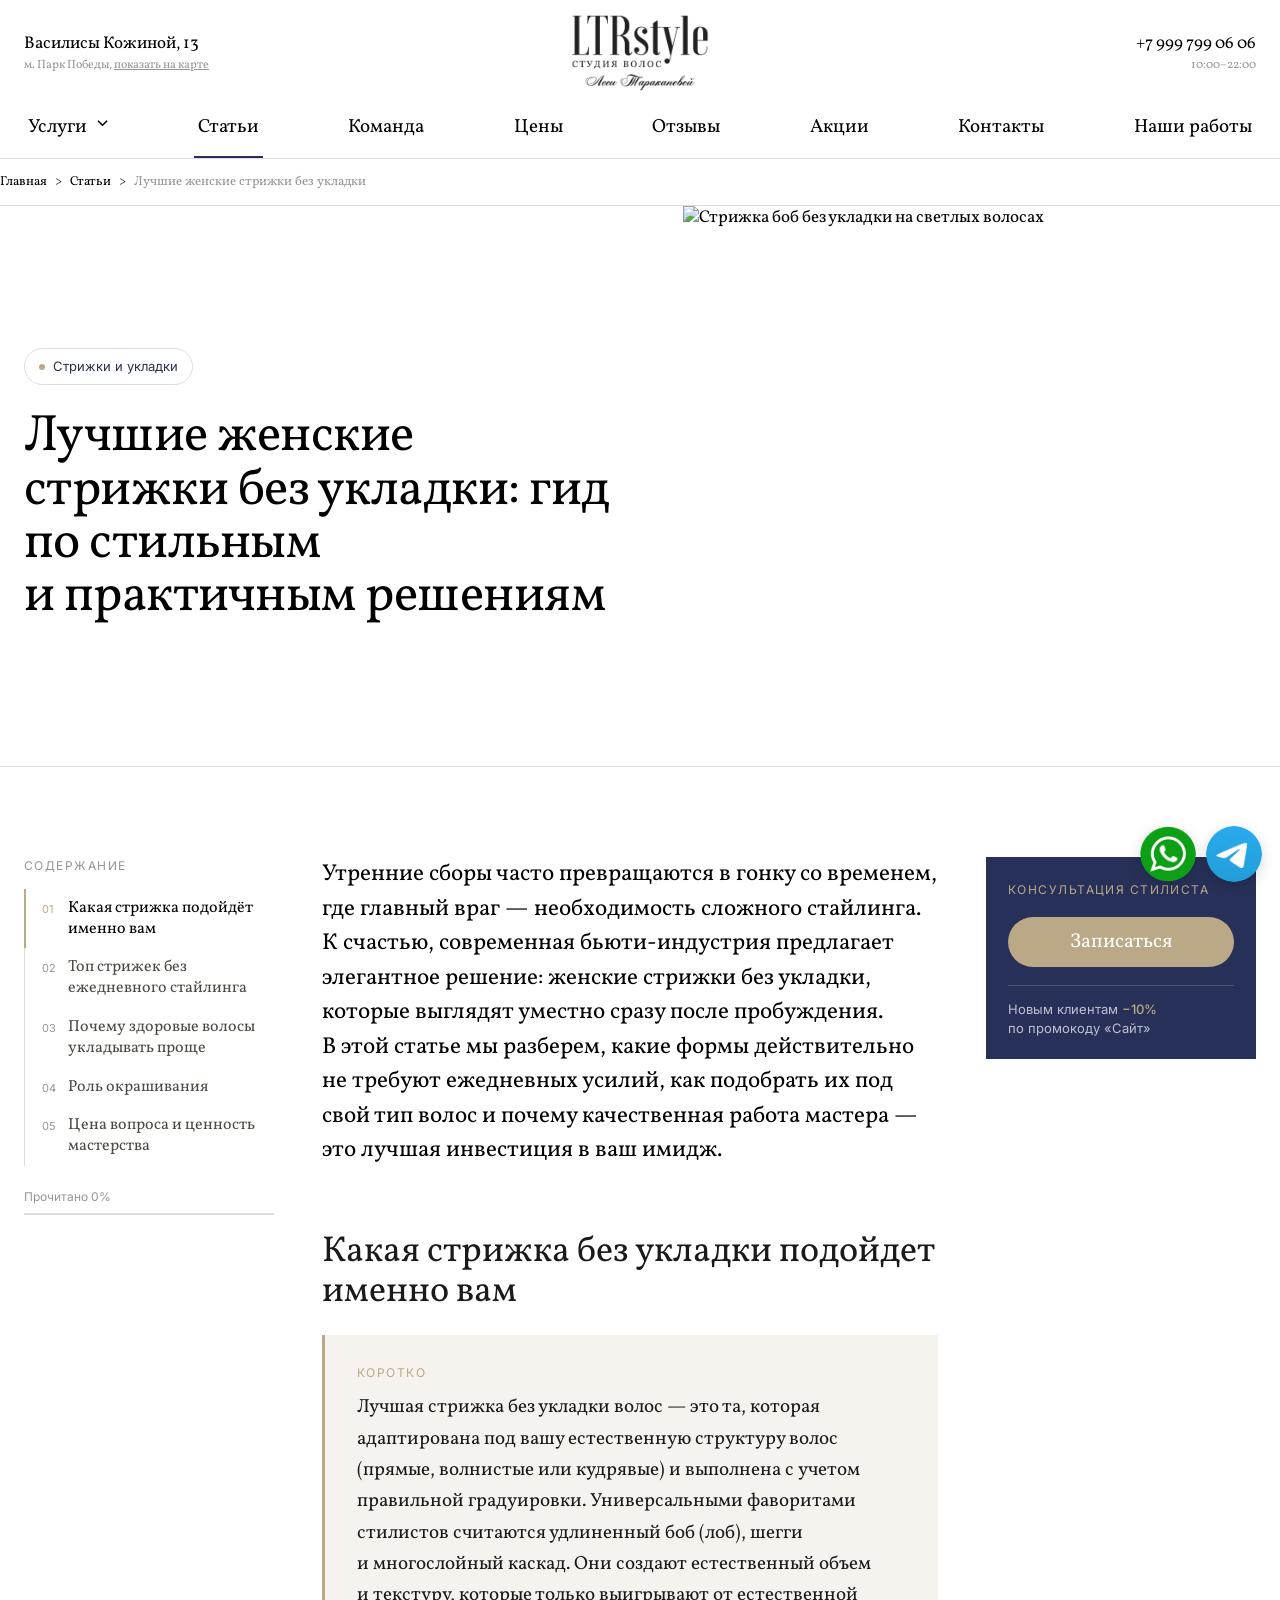
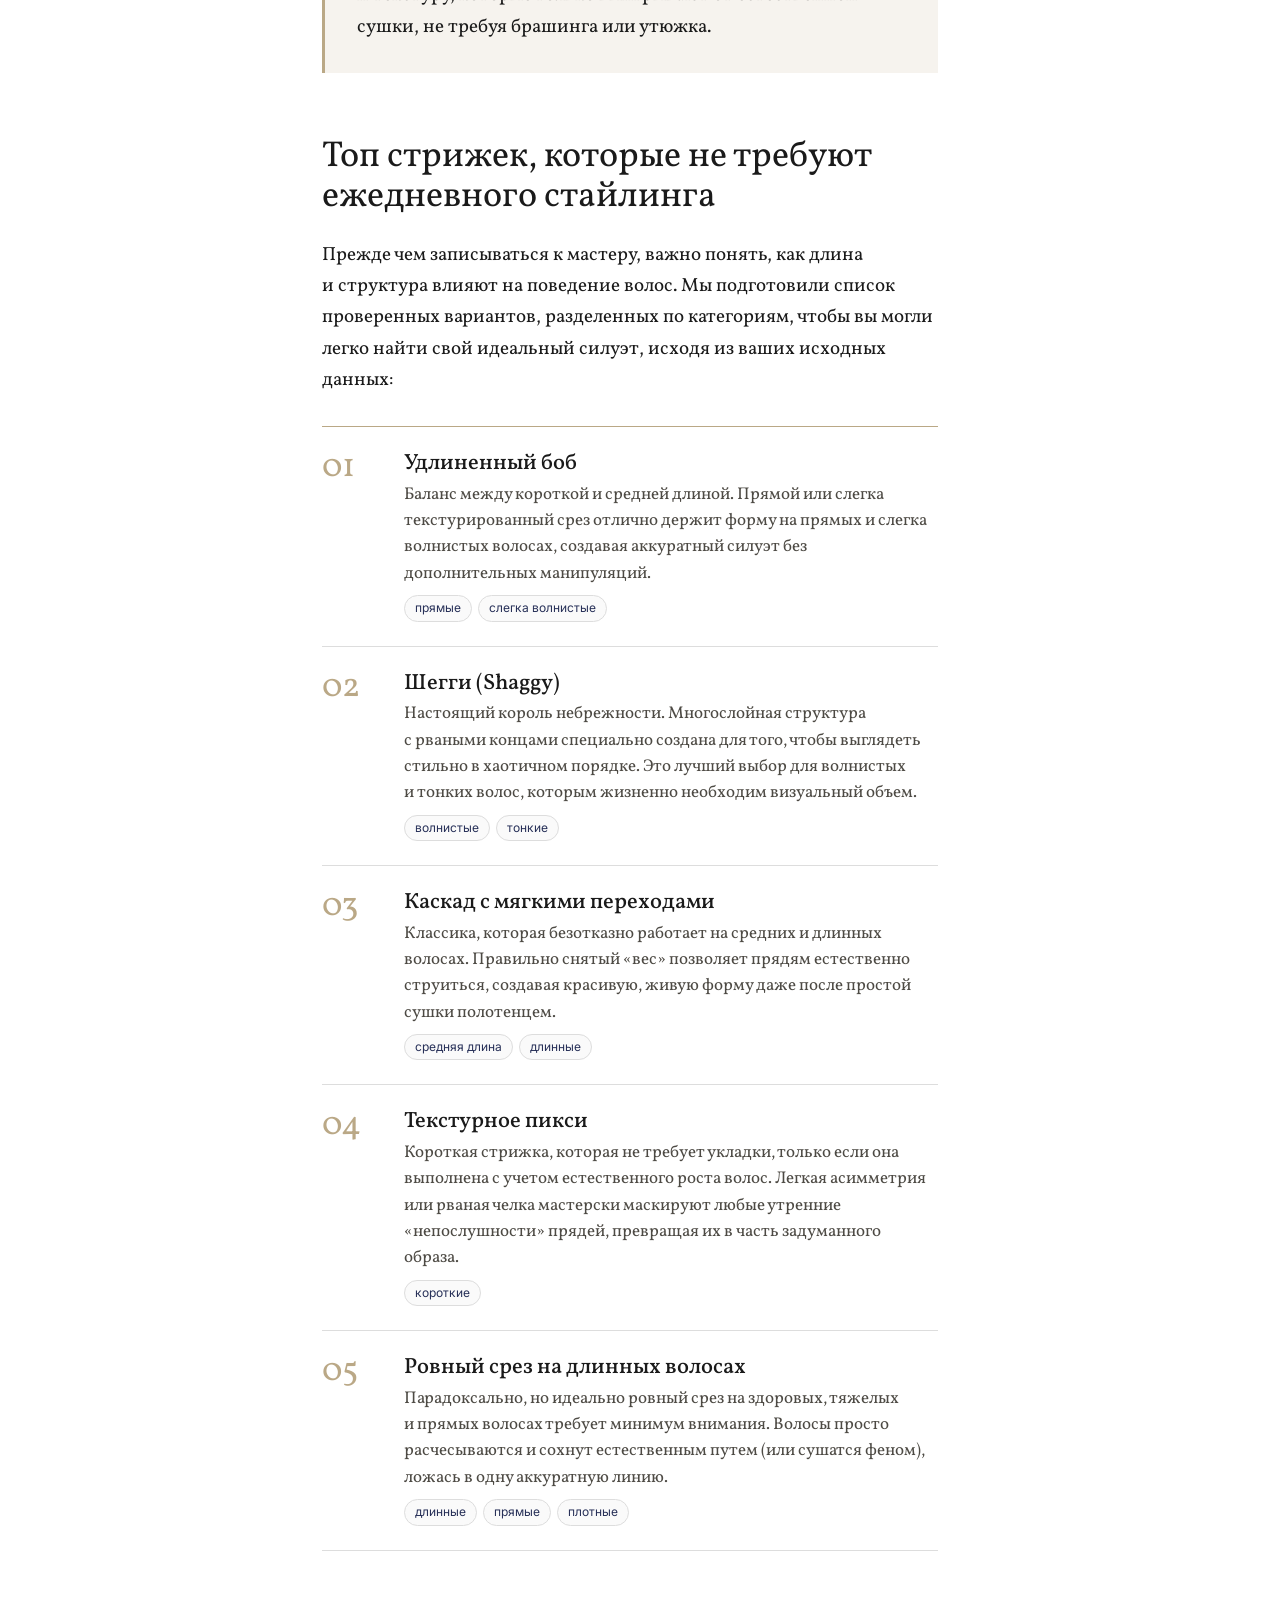
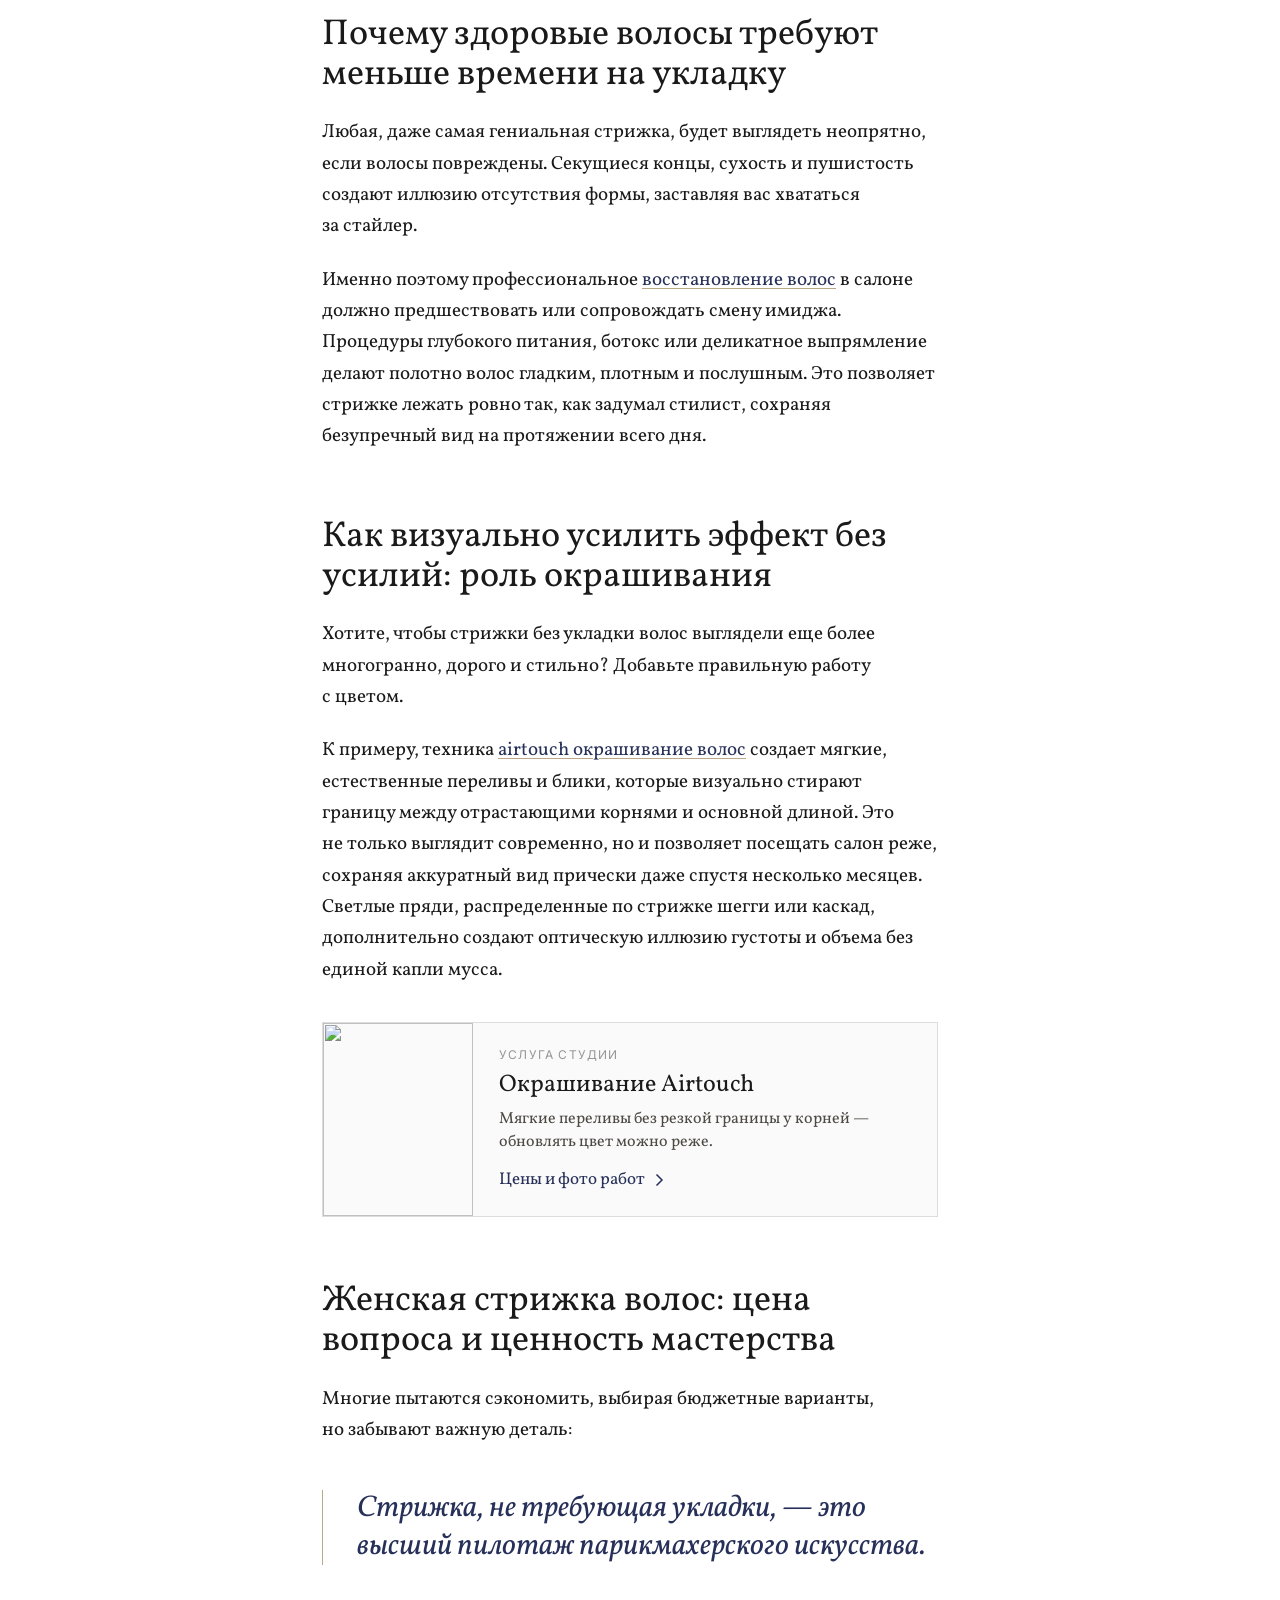
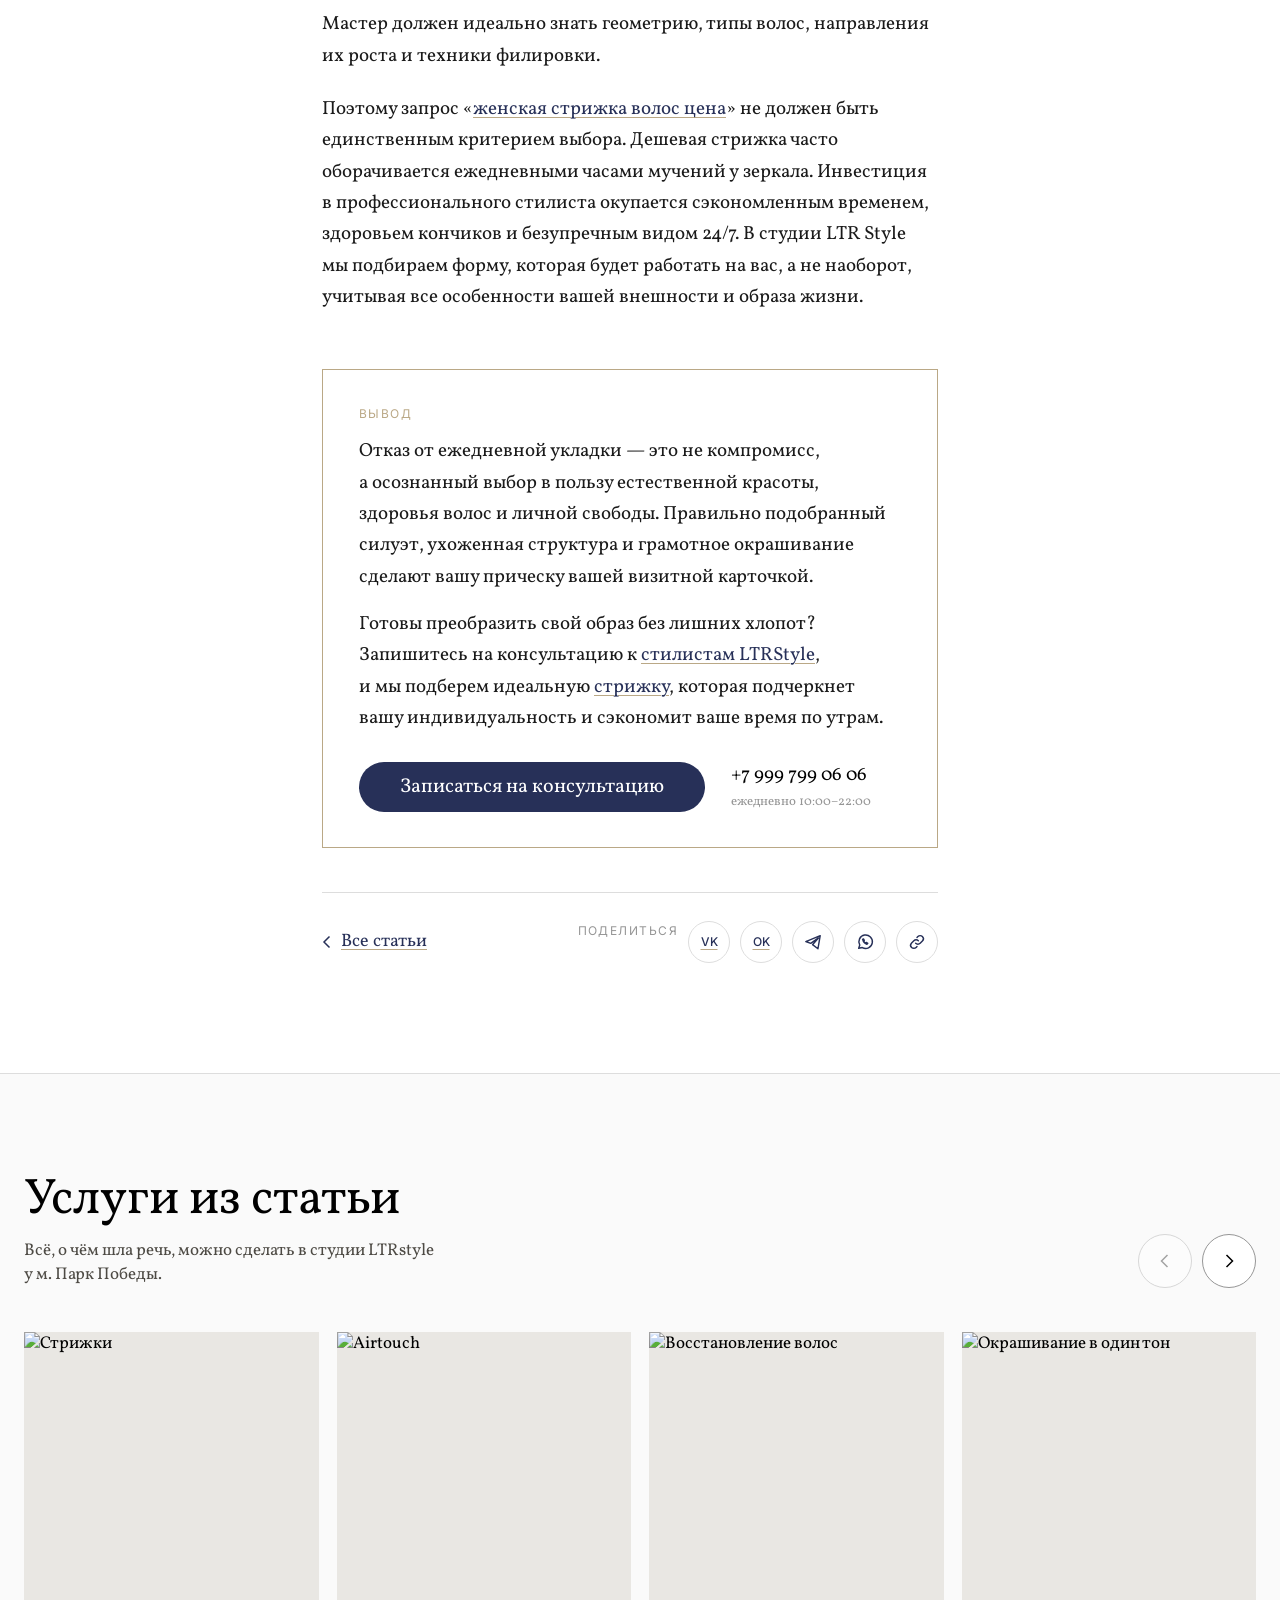
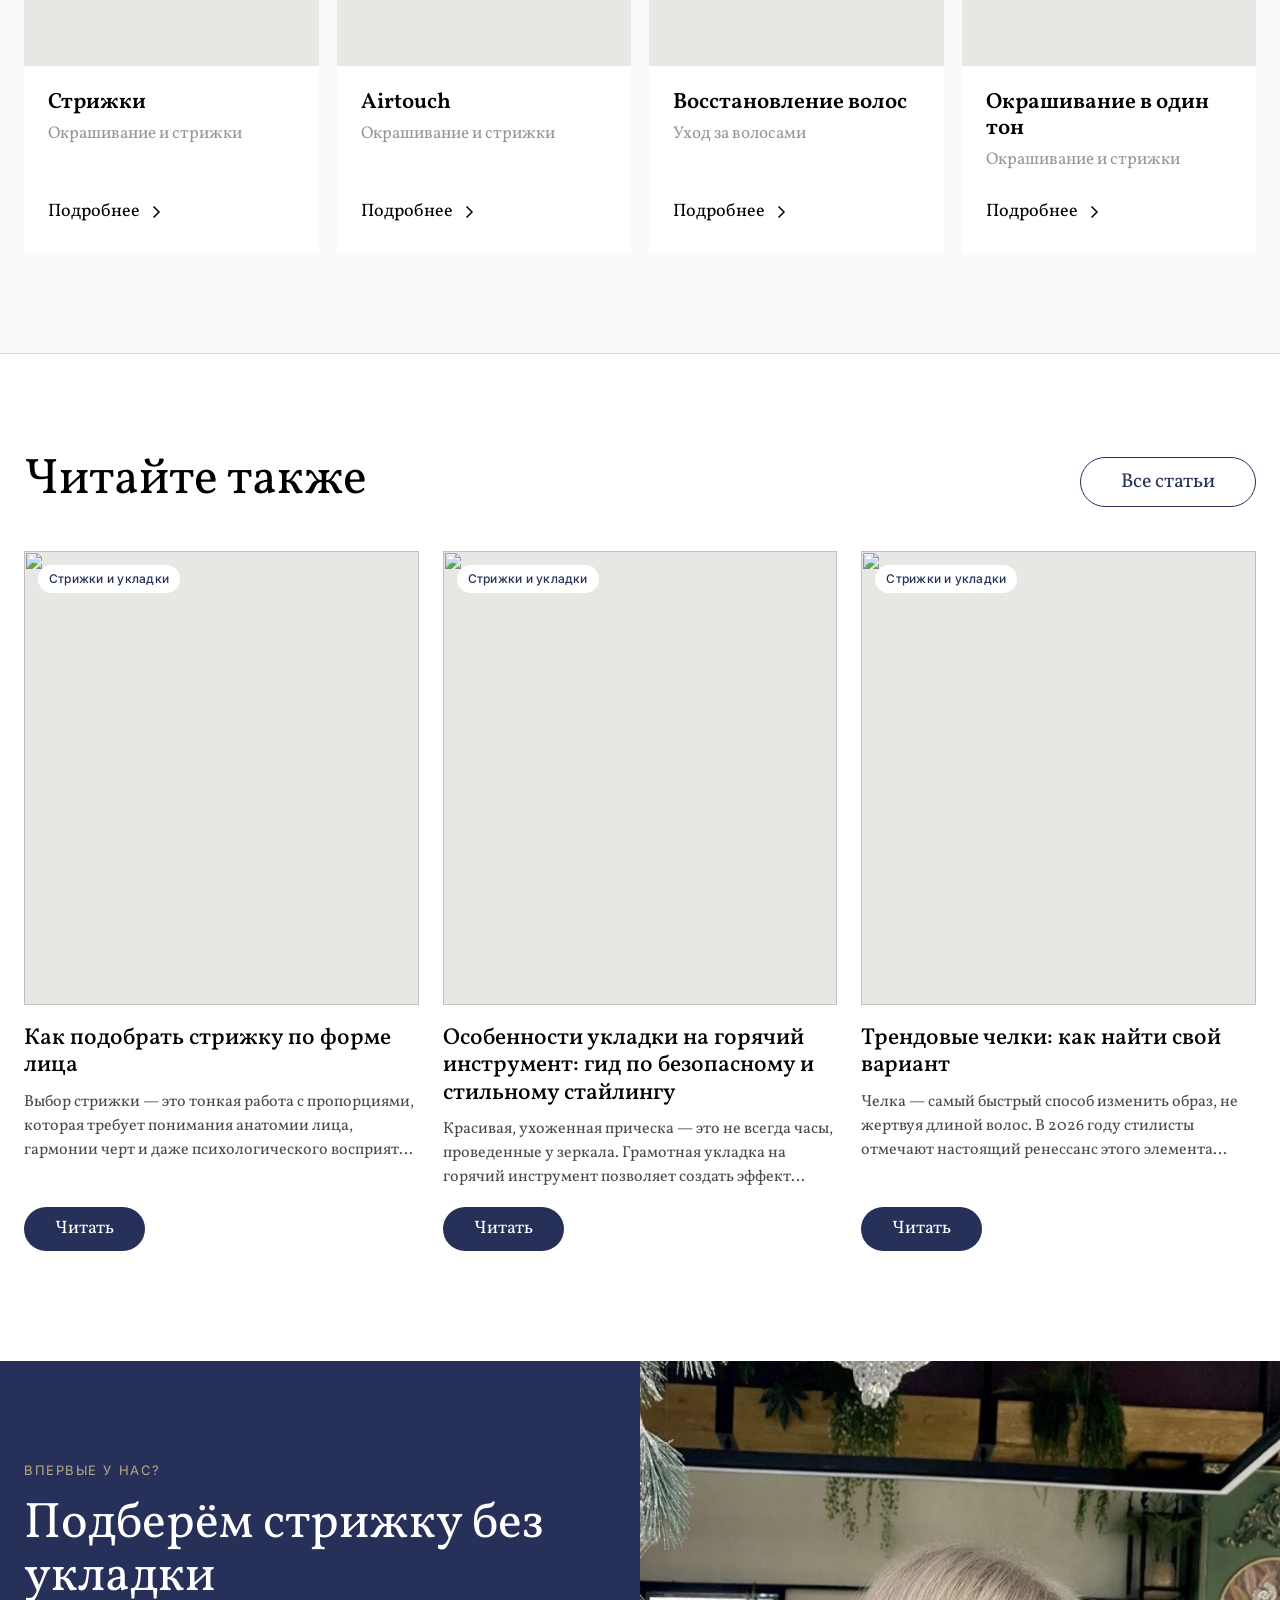
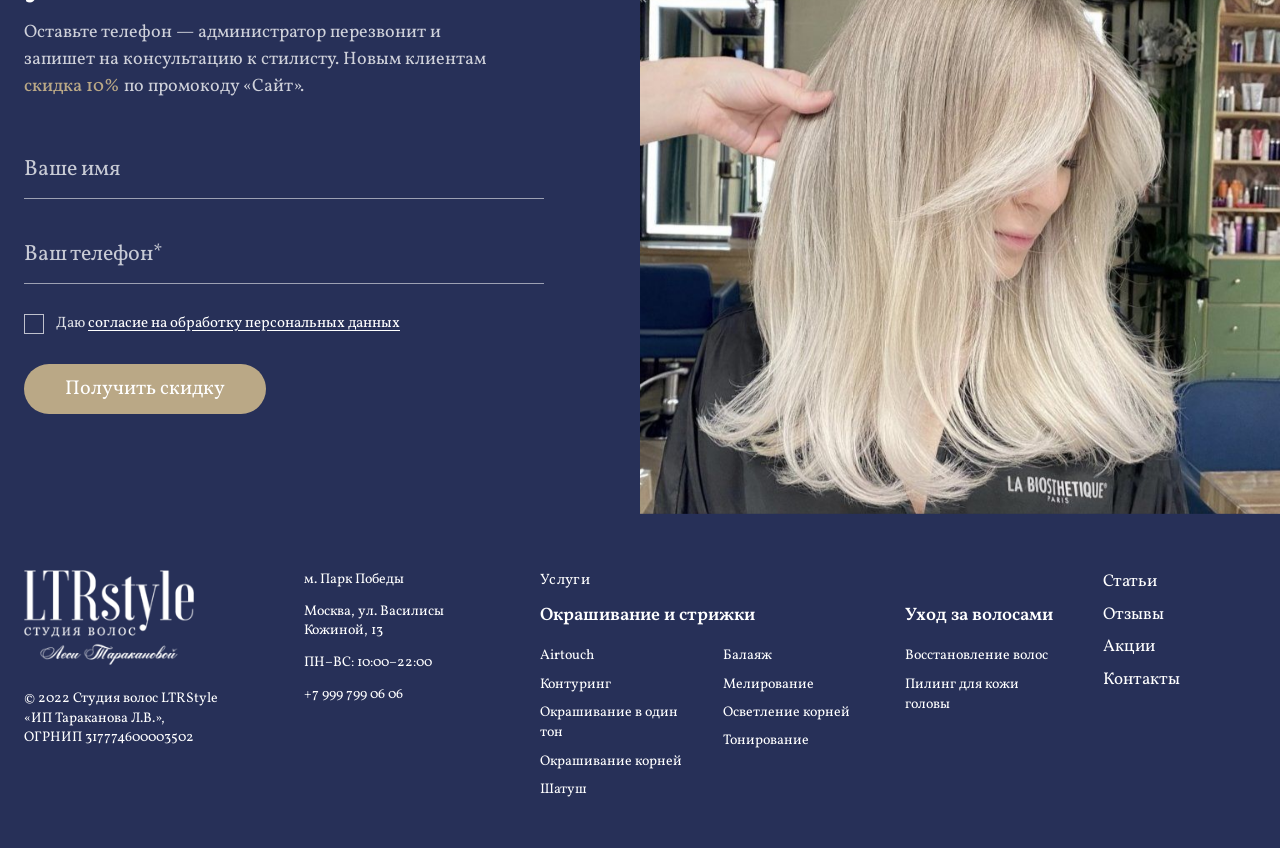
==== commit 73e8380a: "Главная: первый экран с переключателем техник, лента работ без обрезки, выпадающее меню «Услуги» - п" ====
--- a/article.html
+++ b/article.html
@@ -73,12 +73,37 @@
 .nav>li{position:relative}
 .nav>li>a{display:block;padding:10px 4px 14px;font-size:19px;text-decoration:none;border-bottom:2px solid transparent}
 .nav>li>a:hover,.nav>li.is-current>a{border-bottom-color:var(--navy)}
-.nav__sub{position:absolute;left:-20px;top:100%;min-width:280px;background:#fff;border:1px solid var(--border);list-style:none;margin:0;padding:12px 0;display:none;box-shadow:0 12px 30px rgba(39,48,88,.08)}
-.nav>li:hover .nav__sub,.nav>li:focus-within .nav__sub{display:block}
-.nav__sub a{display:block;padding:7px 20px;font-size:17px;text-decoration:none}
-.nav__sub a:hover{color:var(--gold)}
 .burger{display:none;background:none;border:0;padding:8px;cursor:pointer;justify-self:start}
-.burger span{display:block;width:26px;height:2px;background:#000;margin:6px 0}
+.burger span{display:block;width:26px;height:2px;background:#000;margin:6px 0;transition:transform .2s,opacity .2s}
+.hdr.is-open .burger span:nth-child(1){transform:translateY(8px) rotate(45deg)}
+.hdr.is-open .burger span:nth-child(2){opacity:0}
+.hdr.is-open .burger span:nth-child(3){transform:translateY(-8px) rotate(-45deg)}
+
+/* выпадающее меню «Услуги» */
+.nav>li.has-drop{position:static;display:flex;align-items:flex-start}
+.nav__toggle{background:none;border:0;padding:15px 4px 14px 6px;cursor:pointer;display:grid;place-items:center;color:var(--text)}
+.nav__toggle svg{width:11px;height:8px;fill:none;stroke:currentColor;stroke-width:1.6;transition:transform .2s}
+.has-drop.is-open .nav__toggle svg{transform:rotate(180deg)}
+.has-drop.is-open>a{border-bottom-color:var(--navy)}
+.drop{position:absolute;left:0;right:0;top:100%;background:#fff;border-top:1px solid var(--border);border-bottom:1px solid var(--border);box-shadow:0 24px 40px rgba(39,48,88,.08);opacity:0;visibility:hidden;transform:translateY(-6px);transition:opacity .18s,transform .18s,visibility 0s .18s}
+.has-drop.is-open .drop{opacity:1;visibility:visible;transform:none;transition:opacity .18s,transform .18s}
+.drop__in{display:grid;grid-template-columns:minmax(0,2fr) minmax(0,1.3fr) minmax(0,1fr) 300px;gap:48px;padding-top:40px;padding-bottom:44px}
+.drop__col{display:flex;flex-direction:column;align-items:flex-start}
+.drop__h{font-size:24px;line-height:1.2;text-decoration:none;margin:0 0 18px;border-bottom:1px solid transparent;transition:border-color .15s}
+.drop__h:hover{border-bottom-color:var(--gold)}
+.drop__list{list-style:none;margin:0;padding:0;display:grid;gap:4px;width:100%}
+.drop__list--2{grid-template-columns:1fr 1fr;column-gap:32px}
+.drop__list a{display:block;padding:6px 0;font-size:18px;color:var(--text-2);text-decoration:none;transition:color .15s,padding .15s}
+.drop__list a:hover{color:var(--navy);padding-left:6px}
+.drop__all{margin-top:auto;display:inline-flex;align-items:center;gap:10px;font-size:18px;color:var(--navy);text-decoration:none}
+.drop__all svg{width:9px;height:14px;fill:none;stroke:currentColor;stroke-width:1.5}
+.drop__promo{background:var(--navy);color:#fff;text-decoration:none;padding:26px 24px;display:flex;flex-direction:column;align-items:flex-start}
+.drop__promo-k{font-family:var(--sans);font-size:12px;letter-spacing:.12em;text-transform:uppercase;color:var(--gold)}
+.drop__promo-t{font-size:28px;line-height:1.1;margin:12px 0 6px}
+.drop__promo-d{font-size:16px;color:rgba(255,255,255,.7);margin-bottom:22px}
+.drop__promo .btn{min-height:44px;padding:8px 26px;font-size:18px}
+.drop__promo:hover .btn{background:#a8956f}
+@media (max-width:1240px){.drop__in{grid-template-columns:minmax(0,2fr) minmax(0,1.3fr) minmax(0,1fr);}.drop__promo{display:none}}
 @media (max-width:991px){
   .hdr__top{padding:10px 0}
   .hdr__addr{display:none}
@@ -88,8 +113,18 @@
   .hdr__cnt{font-size:15px}
   .nav{display:none;flex-direction:column;padding:0 0 12px}
   .hdr.is-open .nav{display:flex}
-  .nav>li>a{padding:10px 0;border:0}
-  .nav__sub{display:none!important}
+  .nav>li{border-top:1px solid var(--border)}
+  .nav>li>a{padding:13px 0;border:0;font-size:20px}
+  .nav>li.has-drop{flex-wrap:wrap;justify-content:space-between}
+  .nav__toggle{padding:13px 4px;width:48px}
+  .nav__toggle svg{width:14px;height:10px}
+  .drop{position:static;flex:0 0 100%;border:0;box-shadow:none;transform:none;opacity:1;visibility:visible;display:none;transition:none}
+  .has-drop.is-open .drop{display:block}
+  .drop__in{grid-template-columns:1fr;gap:22px;padding:4px 0 18px 14px;border-left:1px solid var(--gold)}
+  .drop__h{font-size:19px;margin-bottom:6px}
+  .drop__list--2{grid-template-columns:1fr 1fr;column-gap:16px}
+  .drop__list a{font-size:16px;padding:5px 0}
+  .drop__all{margin-top:0}
 }
 
 .crumbs{font-size:13px;padding:14px 0;color:var(--text)}
@@ -347,31 +382,62 @@
 <header class="hdr" id="hdr">
   <div class="wrap">
     <div class="hdr__top">
-      <button class="burger" type="button" aria-label="Открыть меню" aria-expanded="false" id="burger"><span></span><span></span><span></span></button>
+      <button class="burger" type="button" aria-label="Открыть меню" aria-expanded="false" aria-controls="mainNav" id="burger"><span></span><span></span><span></span></button>
       <div class="hdr__addr">Василисы Кожиной, 13<small>м. Парк Победы, <a href="#footer">показать на карте</a></small></div>
-      <a class="hdr__logo" href="https://ltrstyle.ru/" aria-label="LTRstyle — студия волос Леси Таракановой"><img src="[data-uri]" alt="LTRstyle"></a>
+      <a class="hdr__logo" href="home.html" aria-label="LTRstyle — студия волос Леси Таракановой"><img src="[data-uri]" alt="LTRstyle"></a>
       <div class="hdr__cnt"><a href="tel:+79997990606">+7 999 799 06 06</a><small>10:00–22:00</small></div>
     </div>
-    <nav aria-label="Главное меню">
+    <nav aria-label="Главное меню" id="mainNav">
       <ul class="nav">
-        <li><a href="https://ltrstyle.ru/uslugi/">Услуги</a>
-          <ul class="nav__sub">
-            <li><a href="https://ltrstyle.ru/uslugi/slozhnoe-okrashivanie/">Окрашивание и стрижки</a></li>
-            <li><a href="https://ltrstyle.ru/uslugi/slozhnoe-okrashivanie/konturing/">Контуринг</a></li>
-            <li><a href="https://ltrstyle.ru/uslugi/slozhnoe-okrashivanie/shatush/">Шатуш</a></li>
-            <li><a href="https://ltrstyle.ru/uslugi/slozhnoe-okrashivanie/balayazh/">Балаяж</a></li>
-            <li><a href="https://ltrstyle.ru/uslugi/slozhnoe-okrashivanie/airtouch/">Airtouch</a></li>
-            <li><a href="https://ltrstyle.ru/uslugi/uhod-za-volosami/">Уход за волосами</a></li>
-            <li><a href="https://ltrstyle.ru/uslugi/brovi-i-resniczy/">Брови и ресницы</a></li>
-            <li><a href="https://ltrstyle.ru/uslugi/makiyazh/">Макияж</a></li>
-          </ul>
+        <li class="has-drop">
+          <a href="https://ltrstyle.ru/uslugi/" class="nav__drop-link">Услуги</a><button class="nav__toggle" type="button" aria-expanded="false" aria-controls="dropSvc" aria-label="Показать все услуги"><svg viewBox="0 0 12 8" aria-hidden="true"><path d="M1 1.5 6 6.5l5-5"/></svg></button>
+          <div class="drop" id="dropSvc">
+            <div class="wrap drop__in">
+              <div class="drop__col drop__col--wide">
+                <a class="drop__h" href="https://ltrstyle.ru/uslugi/slozhnoe-okrashivanie/">Окрашивание и стрижки</a>
+                <ul class="drop__list drop__list--2">
+                  <li><a href="https://ltrstyle.ru/uslugi/slozhnoe-okrashivanie/airtouch/">Airtouch</a></li>
+                  <li><a href="https://ltrstyle.ru/uslugi/slozhnoe-okrashivanie/balayazh/">Балаяж</a></li>
+                  <li><a href="https://ltrstyle.ru/uslugi/slozhnoe-okrashivanie/shatush/">Шатуш</a></li>
+                  <li><a href="https://ltrstyle.ru/uslugi/slozhnoe-okrashivanie/konturing/">Контуринг</a></li>
+                  <li><a href="https://ltrstyle.ru/uslugi/slozhnoe-okrashivanie/melirovanie/">Мелирование</a></li>
+                  <li><a href="https://ltrstyle.ru/uslugi/slozhnoe-okrashivanie/odin-ton/">Окрашивание в один тон</a></li>
+                  <li><a href="https://ltrstyle.ru/uslugi/slozhnoe-okrashivanie/tonirovanie/">Тонирование</a></li>
+                  <li><a href="https://ltrstyle.ru/uslugi/slozhnoe-okrashivanie/okrashivanie-kornej/">Окрашивание корней</a></li>
+                  <li><a href="https://ltrstyle.ru/uslugi/slozhnoe-okrashivanie/strizhki/">Стрижки</a></li>
+                </ul>
+              </div>
+              <div class="drop__col">
+                <a class="drop__h" href="https://ltrstyle.ru/uslugi/uhod-za-volosami/">Уход за волосами</a>
+                <ul class="drop__list">
+                  <li><a href="https://ltrstyle.ru/uslugi/uhod-za-volosami/vosstanovlenie-volos/">Восстановление волос</a></li>
+                  <li><a href="https://ltrstyle.ru/uslugi/uhod-za-volosami/piling-dlya-kozhi-golovy/">Пилинг для кожи головы</a></li>
+                  <li><a href="https://ltrstyle.ru/uslugi/uhod-za-volosami/kombinirovannyj-top-uhod/">Комбинированный топ-уход</a></li>
+                  <li><a href="https://ltrstyle.ru/uslugi/uhod-za-volosami/zashhitnyj-kompleks-bond-angel-ot-brae/">Bond Angel от BRAE</a></li>
+                  <li><a href="https://ltrstyle.ru/uslugi/uhod-za-volosami/uhod-absolyutnoe-schaste-lebel/">Абсолютное счастье Lebel</a></li>
+                  <li><a href="https://ltrstyle.ru/uslugi/uhod-za-volosami/ukhod-tokio-inkarami/">Уход Tokio Inkarami</a></li>
+                </ul>
+              </div>
+              <div class="drop__col">
+                <a class="drop__h" href="https://ltrstyle.ru/uslugi/brovi-i-resniczy/">Брови и ресницы</a>
+                <a class="drop__h" href="https://ltrstyle.ru/uslugi/makiyazh/">Макияж</a>
+                <a class="drop__all" href="https://ltrstyle.ru/price/">Все цены <svg viewBox="0 0 9 14" aria-hidden="true"><path d="M1.5 1.5 7 7l-5.5 5.5"/></svg></a>
+              </div>
+              <a class="drop__promo" href="home.html#order">
+                <span class="drop__promo-k">Впервые у нас?</span>
+                <span class="drop__promo-t">−10% на&nbsp;первый визит</span>
+                <span class="drop__promo-d">по промокоду «Сайт»</span>
+                <span class="btn btn--gold">Записаться</span>
+              </a>
+            </div>
+          </div>
         </li>
-        <li class="is-current"><a href="https://ltrstyle.ru/articles/">Статьи</a></li>
-        <li><a href="https://ltrstyle.ru/team/">Команда</a></li>
+        <li class="is-current"><a href="index.html">Статьи</a></li>
+        <li><a href="https://ltrstyle.ru/employee/">Команда</a></li>
         <li><a href="https://ltrstyle.ru/price/">Цены</a></li>
-        <li><a href="https://ltrstyle.ru/otzyvy/">Отзывы</a></li>
-        <li><a href="https://ltrstyle.ru/akczii/">Акции</a></li>
-        <li><a href="https://ltrstyle.ru/kontakty/">Контакты</a></li>
+        <li><a href="https://ltrstyle.ru/reviews/">Отзывы</a></li>
+        <li><a href="https://ltrstyle.ru/sales/">Акции</a></li>
+        <li><a href="https://ltrstyle.ru/contacts/">Контакты</a></li>
         <li><a href="https://ltrstyle.ru/our-works/">Наши работы</a></li>
       </ul>
     </nav>
@@ -381,7 +447,7 @@
 
 <div class="wrap crumbs">
   <ol>
-    <li><a href="https://ltrstyle.ru/">Главная</a></li>
+    <li><a href="home.html">Главная</a></li>
     <li><a href="https://ltrstyle.ru/articles/">Статьи</a></li>
     <li><span aria-current="page">Лучшие женские стрижки без укладки</span></li>
   </ol>
@@ -541,7 +607,7 @@
       <a class="btn btn--ghost" href="index.html">Все статьи</a>
     </div>
     <div class="more-art__grid">
-<a class="acard" href="https://ltrstyle.ru/articles/kak-podobrat-strizhku-po-forme-licza/" data-cat="h" data-views="5235" data-i="15">
+<a class="acard" href="article.html" data-cat="h" data-views="5235" data-i="15">
   <div class="acard__pic"><img src="https://ltrstyle.ru/wp-content/uploads/2025/11/03_2-6.jpg" alt="" loading="lazy" decoding="async"><span class="acard__cat">Стрижки и укладки</span></div>
   <div class="acard__body">
     <h3 class="acard__title">Как подобрать стрижку по форме лица</h3>
@@ -549,7 +615,7 @@
     <span class="btn btn--navy acard__go">Читать</span>
   </div>
 </a>
-<a class="acard" href="https://ltrstyle.ru/articles/osobennosti-ukladki-na-goryachij-instrument/" data-cat="h" data-views="159" data-i="1">
+<a class="acard" href="article.html" data-cat="h" data-views="159" data-i="1">
   <div class="acard__pic"><img src="https://ltrstyle.ru/wp-content/uploads/2026/09/img_2676-768x960.jpg" alt="" loading="lazy" decoding="async"><span class="acard__cat">Стрижки и укладки</span></div>
   <div class="acard__body">
     <h3 class="acard__title">Особенности укладки на горячий инструмент: гид по безопасному и стильному стайлингу</h3>
@@ -557,7 +623,7 @@
     <span class="btn btn--navy acard__go">Читать</span>
   </div>
 </a>
-<a class="acard" href="https://ltrstyle.ru/articles/trendovye-chelki-kak-najti-svoj-variant/" data-cat="h" data-views="580" data-i="2">
+<a class="acard" href="article.html" data-cat="h" data-views="580" data-i="2">
   <div class="acard__pic"><img src="https://ltrstyle.ru/wp-content/uploads/2022/09/1-768x960.jpg" alt="" loading="lazy" decoding="async"><span class="acard__cat">Стрижки и укладки</span></div>
   <div class="acard__body">
     <h3 class="acard__title">Трендовые челки: как найти свой вариант</h3>
@@ -604,7 +670,7 @@
 <footer class="ftr" id="footer">
   <div class="wrap ftr__grid">
     <div>
-      <a class="ftr__logo" href="https://ltrstyle.ru/"><img src="[data-uri]" alt="LTRstyle"></a>
+      <a class="ftr__logo" href="home.html"><img src="[data-uri]" alt="LTRstyle"></a>
       <p>© 2022 Студия волос LTRStyle<br>«ИП Тараканова Л.В.»,<br>ОГРНИП 317774600003502</p>
     </div>
     <div>
@@ -638,10 +704,10 @@
       </div>
     </div>
     <ul class="ftr__menu">
-      <li><a href="https://ltrstyle.ru/articles/">Статьи</a></li>
-      <li><a href="https://ltrstyle.ru/otzyvy/">Отзывы</a></li>
-      <li><a href="https://ltrstyle.ru/akczii/">Акции</a></li>
-      <li><a href="https://ltrstyle.ru/kontakty/">Контакты</a></li>
+      <li><a href="index.html">Статьи</a></li>
+      <li><a href="https://ltrstyle.ru/reviews/">Отзывы</a></li>
+      <li><a href="https://ltrstyle.ru/sales/">Акции</a></li>
+      <li><a href="https://ltrstyle.ru/contacts/">Контакты</a></li>
     </ul>
   </div>
 </footer>
@@ -656,6 +722,16 @@
   // меню на мобильных
   var hdr=document.getElementById('hdr'),b=document.getElementById('burger');
   b.addEventListener('click',function(){var o=hdr.classList.toggle('is-open');b.setAttribute('aria-expanded',o)});
+
+  // выпадающее меню «Услуги»: наведение на десктопе, клик по стрелке везде, Esc и клик мимо закрывают
+  var dl=hdr.querySelector('.has-drop'),dt=dl.querySelector('.nav__toggle'),wide=matchMedia('(min-width:992px)'),timer;
+  function setDrop(o){dl.classList.toggle('is-open',o);dt.setAttribute('aria-expanded',o)}
+  dt.addEventListener('click',function(e){e.stopPropagation();setDrop(!dl.classList.contains('is-open'))});
+  dl.addEventListener('mouseenter',function(){if(wide.matches){clearTimeout(timer);timer=setTimeout(function(){setDrop(true)},80)}});
+  dl.addEventListener('mouseleave',function(){if(wide.matches){clearTimeout(timer);timer=setTimeout(function(){setDrop(false)},180)}});
+  dl.addEventListener('focusout',function(e){if(wide.matches&&!dl.contains(e.relatedTarget))setDrop(false)});
+  document.addEventListener('click',function(e){if(!dl.contains(e.target))setDrop(false)});
+  document.addEventListener('keydown',function(e){if(e.key==='Escape'&&dl.classList.contains('is-open')){setDrop(false);dt.focus()}});
 
   // маска телефона +7 (___) ___-__-__
   var tel=document.querySelector('#orderForm input[type=tel]');
